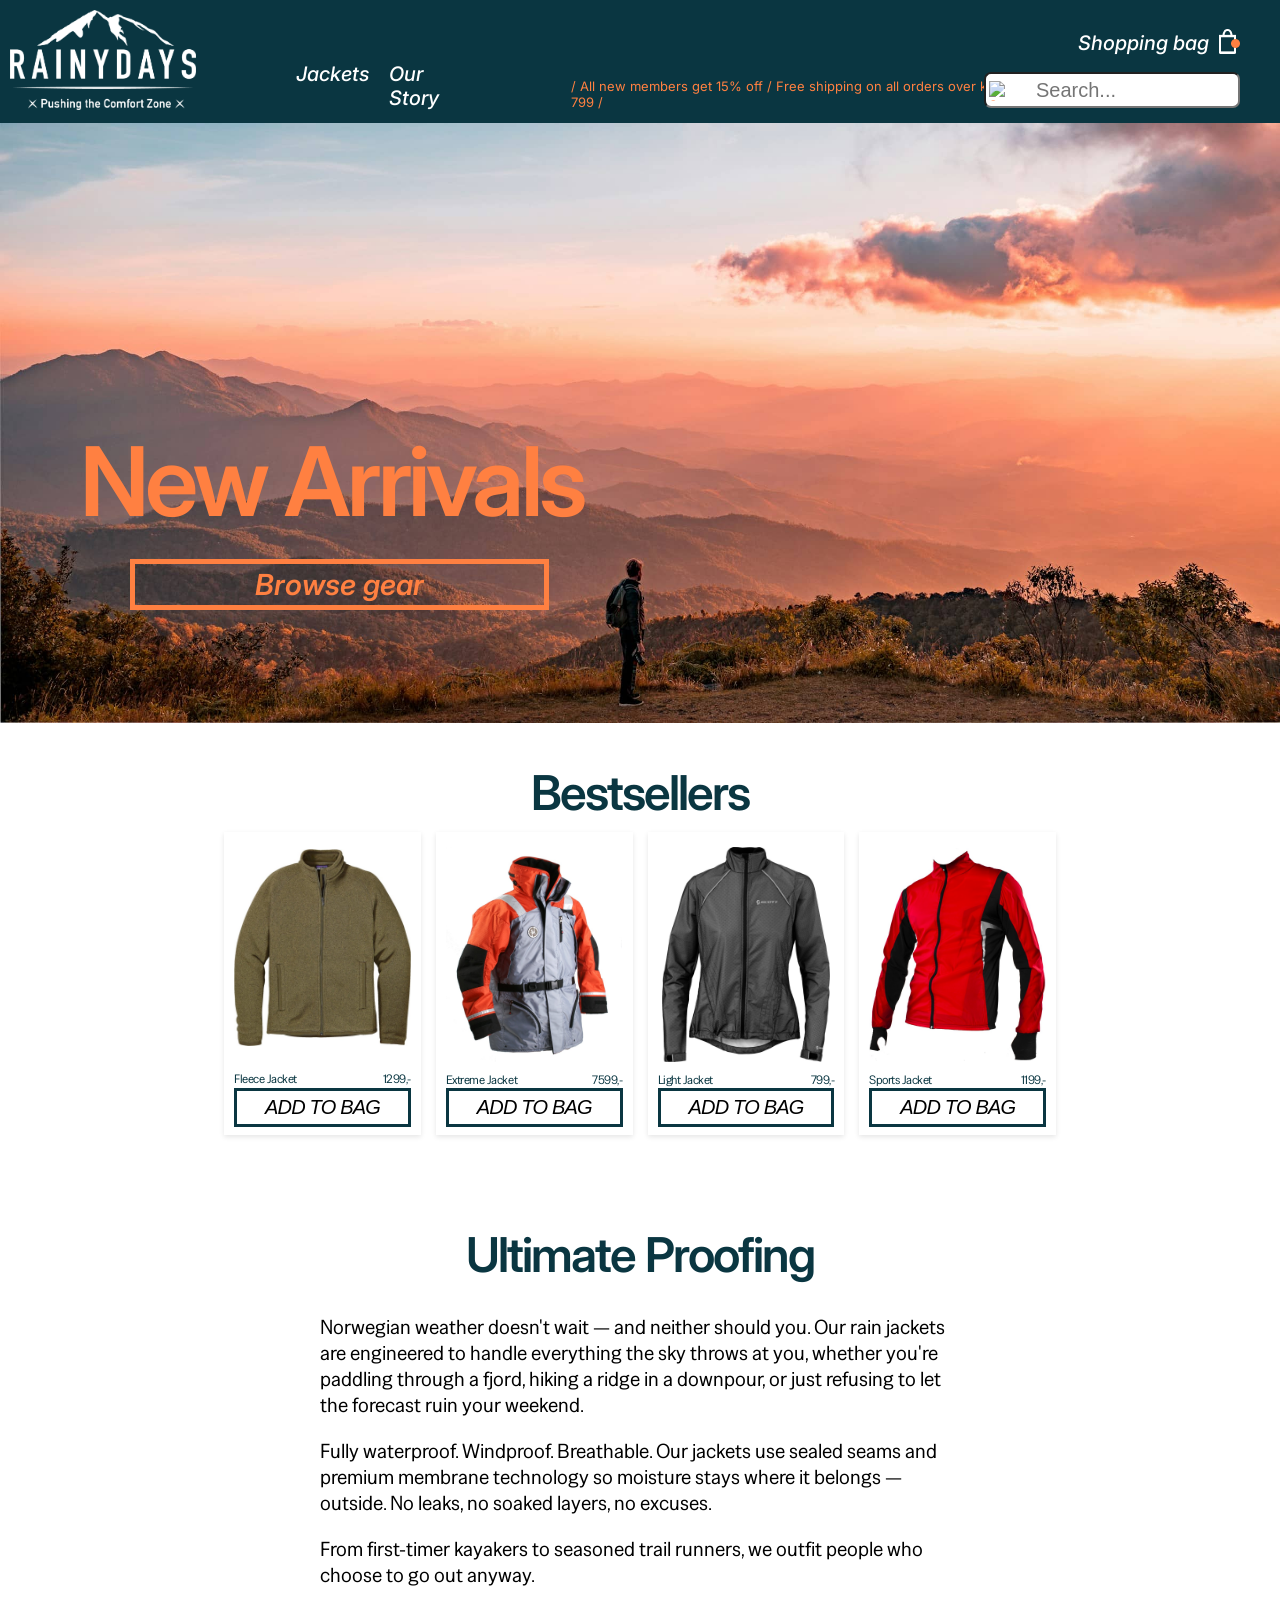
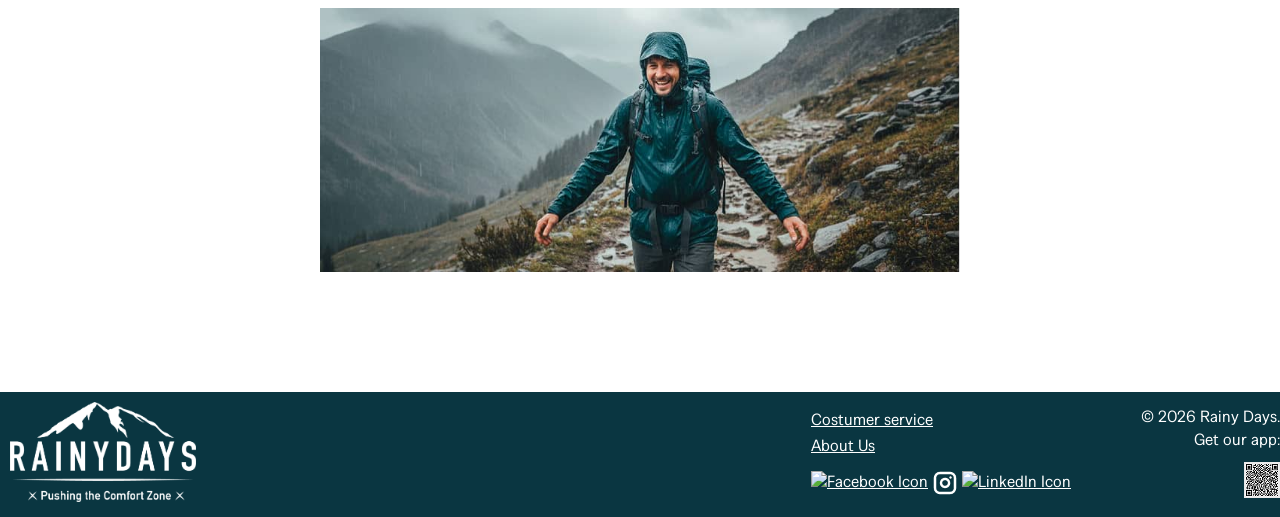
==== index.html @ a07bd216 "Added all hmtl, starting with css cart page" ====
<!DOCTYPE html>
<html lang="en">
<head>
  <meta charset="UTF-8">
  <meta name="viewport" content="width=device-width, initial-scale=1.0">
  <meta name="description" content="Your go-to source for all outdoor activities">
  <link rel="preconnect" href="https://fonts.googleapis.com">
  <link rel="preconnect" href="https://fonts.gstatic.com" crossorigin>
  <link href="https://fonts.googleapis.com/css2?family=Inter:ital,opsz,wght@0,14..32,100..900;1,14..32,100..900&family=Special+Gothic:wdth,wght@75..125,400..700&display=swap" rel="stylesheet">
  <link rel="stylesheet" href="style.css">
  <title>Rainy Days - Home</title>
</head>
<body>
  <nav>
    <div class="nav-left">
      <a href="index.html" class="logo">
        <img src="images/RainyDays_Logo.png" alt="Rainy Days Logo">
      </a>
    </div>
    <div class="nav-middleleft">
      <ul>
        <li><a href="./products.html" class="nav-link">Jackets</a></li>
        <li><a href="index.html" class="nav-link">Our Story</a></li>
      </ul>
    </div>
    <div class="nav-middleright">
      <p>/ All new members get 15% off / Free shipping on all orders over kr 799 /</p>
    </div>
    <div class="nav-right">
      <div class="shop">
      <a href="cart.html"  class="nav-link"> Shopping bag  </a>
      <a href="cart.html" >
        <img src="images/shopping.png" alt="Shopping Bag Icon">
      </a>
      </div>
      <search>
        <img src="images/search.png" alt="Search Icon">
        <input type="text" placeholder="Search...">
      </search>
    </div>
  </nav>
  <header>
    <div>
      <h1>New Arrivals</h1>
      <a href="products.html" class="cta-hero" >Browse gear</a>
    </div>
  </header>
  <main>
    <h2>Bestsellers</h2>
    <div class="carousel-container">
      <div class="product-card">
        <a href="fleece-jacket.html">
          <img src="images/RainyDays_Jacket7.jpg"  alt="Fleece Jacket">
            <div class="name-price">
              <p>Fleece Jacket</p>
              <p>1299,-</p>
            </div>
        </a>
        <button href="" class="cta" >
          ADD TO BAG
        </button>
      </div>
      <div class="product-card">
        <a href="coming-soon.html"></a>
          <img src="images/RainyDays_Jacket1.jpg"  alt="Ekstreme Jacket">
            <div class="name-price">
              <p>Extreme Jacket</p>
              <p>7599,-</p>
            </div>
        </a>
        <button href="" class="cta" >
          ADD TO BAG
        </button>
      </div>
      <div class="product-card">
        <a href="coming-soon.html"></a>
          <img src="images/RainyDays_Jacket2.jpg"  alt="Light Jacket">
            <div class="name-price">
              <p>Light Jacket</p>
              <p>799,-</p>
            </div>
        </a>
        <button href="" class="cta" >
          ADD TO BAG
        </button>
      </div>
      <div class="product-card">
        <a href="coming-soon.html"></a>
          <img src="images/RainyDays_Jacket3.jpg"  alt="Sports Jacket">
            <div class="name-price">
              <p>Sports Jacket</p>
              <p>1199,-</p>
            </div>
        </a>
        <button href="" class="cta" >
          ADD TO BAG
        </button>
      </div>
    </div>
    <h2>Ultimate Proofing</h2>
    <div class="text">
      <p>Norwegian weather doesn't wait — and neither should you. Our rain jackets are engineered to handle everything the sky throws at you, whether you're paddling through a fjord, hiking a ridge in a downpour, or just refusing to let the forecast ruin your weekend.</p>
      <p>Fully waterproof. Windproof. Breathable. Our jackets use sealed seams and premium membrane technology so moisture stays where it belongs — outside. No leaks, no soaked layers, no excuses.</p>
      <p>From first-timer kayakers to seasoned trail runners, we outfit people who choose to go out anyway.</p>
    </div>
    <img class="story-image" src="images/ultimate-proofing.jpg" alt="Walking happy in the rain with good rain jackets">
  </main>
  <footer>
    <div class="footer-right">
      <a href="index.html" class="logo">
      <img src="images/RainyDays_Logo.png" alt="Rainy Days Logo">
     </a>
    </div>
    <div class="footer-middle">
      <a href="coming-soon.html">Costumer service</a>
      <a href="index.html">About Us</a>
        <div class="social-media">
          <a href="https://facebook.com"> 
          <img src="images/facebook.png" alt="Facebook Icon">
          </a>
          <a href="https://instagram.com">
          <img src="images/instagram.png" alt="Instagram Icon">
          </a>
          <a href="https://linkedin.com">
          <img src="images/linkedin.png" alt="LinkedIn Icon">
          </a>
        </div>
    </div>
    <div class="footer-left">
      <p>© 2026 Rainy Days.</p>
      <p> Get our app:</p>
      <a href="https://play.google.com/">
       <img src="images/QR-code.png" alt="QR Code Icon">
     </a>
    </div>
  </footer>
</body>
</html>
---- style.css ----
:root {
  --primary-color: #0A3641;
  --secondary-color: #FF8041;
  --font-family-header: 'Inter', sans-serif;
  --font-family-body: 'Special Gothic', sans-serif;
}

body {
  margin: 0;
  padding: 0;
  font-family: var(--font-family-body);
  font-size: 20px;
} 

main  {
  display: flex;
  flex-direction: column;
  align-items: center;
  margin-left: 320px;
  margin-right: 320px;
}

nav, footer {
  background-color: #0A3641;
}

nav {
  color: var(--secondary-color);
  font-family: var(--font-family-header);
  font-size: 13px; 
  letter-spacing: -5%;
  position: sticky;
  top: 0;
  z-index: 100;
  display: flex;
  justify-content: space-between;
  gap: 50px;
  padding-top: 0px;
  margin-bottom: 0px;
}

.nav-middleleft, .nav-middleright, .nav-right {
  display: flex;
  align-self: flex-end;
}

.nav-middleleft {
  flex-direction: row;
  gap: 20px;
}
.nav-middleright {
 position: relative;
 left: 60px;
}
.nav-right {
  display: flex;
  flex-direction: column;
  align-items: flex-end;
  align-self: flex-end;
}
.shop {
  padding-bottom: 15px;
  padding-right: 40px;
  display: flex;
  flex-direction: row;
  align-items: center;
  gap: 10px;
}
nav ul {
  list-style: none;
  display: flex;
  gap: 20px;

}
.nav-link {
  color: #fff;
  font-family: var(--font-family-header);
  text-decoration: none;
  font-style: italic;
  font-weight: 500;
  font-size: 20px;
  letter-spacing: 0em;  
}

search {
  position: relative;
  padding-right: 40px;
  padding-bottom: 15px;
}
search img {
  position: absolute;
  left: 5px;
  top: 9px;
  width: 20px;
  height: 20px;
}
search input {
  padding-left: 50px;
  font-size: 20px;
  width: 200px;
  height: 30px;
  border-radius: 7px;
}

.logo img{
  max-height: 100px;
  padding: 10px;
}
.icon-figma {
  background: none;
  border: none;
  padding: 0;
  cursor: pointer;
}

breadcrumbs {
  display: flex;
  align-self: flex-start;
  gap: 5px;
  font-size: 13px;
  font-weight: 450;
  margin-bottom: 20px;
  color: var(--secondary-color);
  position: relative;
  right: 310px;
  top: 10px;
}

 breadcrumbs a {
  color: var(--secondary-color);
  text-decoration: none;  
  font-style: italic;
}

.back-link {
 position: relative; 
  left: 400px;
}

.cta {
  background-color: #ffffff;
  border: 3px solid var(--primary-color);
  font-style: italic;
  padding: 5px 28px;
  font-size: 1em;
  letter-spacing: -0.04em;
  white-space: nowrap;

}

.cta:hover {
  background-color: var(--primary-color);
  border: 3px solid var(--primary-color);
  color: #FFF;
  transform: scale(1.05);
}


.product-card {
  box-shadow: 0px 2px 5px rgb(230, 230, 230);
  border: 5px solid transparent;
  width: 198px;
  height: auto;
  overflow: hidden;
  display: flex;
  flex-direction: column;
  justify-content: flex-end;

  padding: 3px 5px;
}

.product-card:hover  {
  box-shadow: 0px 4px 10px gray;
  border: 5px solid white;
  transform: scale(1.05);
}

.product-card img {
  width: 100%;
  height: 215px;
  object-fit: contain;
  margin-bottom: 5px;
}

.product-card a {
  color: black;
  text-decoration: none;
  margin-bottom: 1px;
}

.name-price {
  color: var(--primary-color);
  font-family: var(--font-family-body);
  letter-spacing: -0.04em;
  font-size: 12px;
  display: flex;
  justify-content: space-between;
}

.product-card p {
  margin-bottom: 0;
  margin-top: 5px;
} 

.product-card button {
align-self: stretch;
}

h1 {
  color: var(--secondary-color);
  font-family: var(--font-family-header);
  font-size: 96px; 
  letter-spacing: -0.04em;
  font-weight: 600;
  margin-top: 0;
  margin-bottom: 0;
}

h2 {
  color: var(--primary-color);
  font-family: var(--font-family-header);
  font-size: 48px; 
  font-weight: 600;
  letter-spacing: -0.04em;
  margin-bottom: 10px;
   white-space: nowrap;
}

footer {
  color: #FFF;
  font-family: var(--font-family-body);
  font-size: 16px; 
  letter-spacing: 0%;
  display: flex;
  align-items: center;
  gap: 20px;
  margin-top: 120px;
  width: 100%;
}

footer a {
  color: #FFF;
  text-decoration: underline;
}

.footer-middle {
  display: flex;
  flex-direction: column;
  align-items: flex-start;
  gap: 5px;
  margin-left: auto;
  padding-right: 50px;
}

.social-media {
  padding-top: 10px;
  display: flex;
  flex-direction: row;
  gap: 5px;
}
.footer-left {
  display: flex;
  flex-direction: column;
  align-items: flex-end;
  align-content: flex-end;
  gap: 2px;
}

.footer-left img {
  padding-top: 10px;
}
footer p {
  margin: 0;
}

.back-link {
  color: var(--primary-color);
  text-decoration: none;
  font-style: italic;
  font-weight: 500;
  font-size: 13px;
  text-align: right;
}

/* INDEX */

.cta-hero {
  color: var(--secondary-color);
  font-family: var(--font-family-header);
  font-style: italic;
  font-weight: 600;
  font-size: 29px; 
  padding: 3px 120px;
  text-decoration: none;
  border: 5px solid var(--secondary-color);
  position: relative ;
  left: 50px;
}

.cta-hero:hover {
  background-color: var(--secondary-color);
  color: var(--primary-color);
  transition: background-color 0.3s ease, color 0.3s ease;
}

header {
  background-image: url("images/hero-image.jpg");
  background-size: cover;
  background-position: bottom;
  min-height: 600px;
  margin-top: 0;
  padding-top: 0;
}

header div {
  display: flex;
  flex-direction: column;
  align-items: flex-start;
  gap: 20px;
  padding-left: 80px;
  padding-top: 300px;
} 

.carousel-container {
  width: 130%;
  display: flex;
  flex-direction: row;
  gap: 15px;
  margin-bottom: 50px;
}

.story-image {
  width: 100%;
  height: auto;
  position: center
}
  
/* Products */

.product-grid {
  display: grid;
  grid-template-columns: repeat(4, 1fr);
  gap: 20px;
} 

.products-title {
margin-top: 0px;
padding-top: 0px;
  position: relative;
  top: -20px;
}

/* Product Specific */

.size-options {
  border: none;
  display: flex;
  flex-direction: column;
  gap: 10px;
  margin-top: 90px;
  position: relative;
  left: -20px;
}

.product-container {
 position: relative;  
 top: -50px;
  display: flex;
  flex-direction: row wrap;
  justify-content: space-between;
  gap: 50px;
  margin-top: 50px;
}

.product-container img {
  width: 500px;
  height: auto;
  object-fit: contain;
}

.product-container p {
 font-weight: 300;
}


/* Cart */
.cart-container {
  display: flex;
  flex-direction: row;
  justify-content: space-between;
  gap: 20px;
  padding-top: 50px;
} 
.summary,.total {
  border: 5px solid var(--primary-color) ;
}
.summary {
  display: flex;
  flex-direction: row;
  justify-content: space-between;
  gap: 20px;
  padding: 20px;
}

.summary img {
  width: 200px;
  height: auto;
  object-fit: contain;
}
/* Checkout */

/* Thank You */

.confirmation-main {
background-image: url("images/thank-you.jpg");
background-size: cover;
background-position: top;
}

.confirmation-container {
  display: flex;
  flex-direction: column;
  align-items: center;
  gap: 20px;
  padding-top: 300px;
  background-color: rgba(255, 255, 255, 0.5);
}

/* Huskeliste

checkboksene må endre så man bare kan velge en, radio buttons?
gjøre responsivt

progress dots
<div class="progress">
  <span class="dot"></span>
  <span class="dot active"></span>
  <span class="dot"></span>
</div>

Fikse footer, den er for lang noen steder
Åpne linker i ny fane
*/
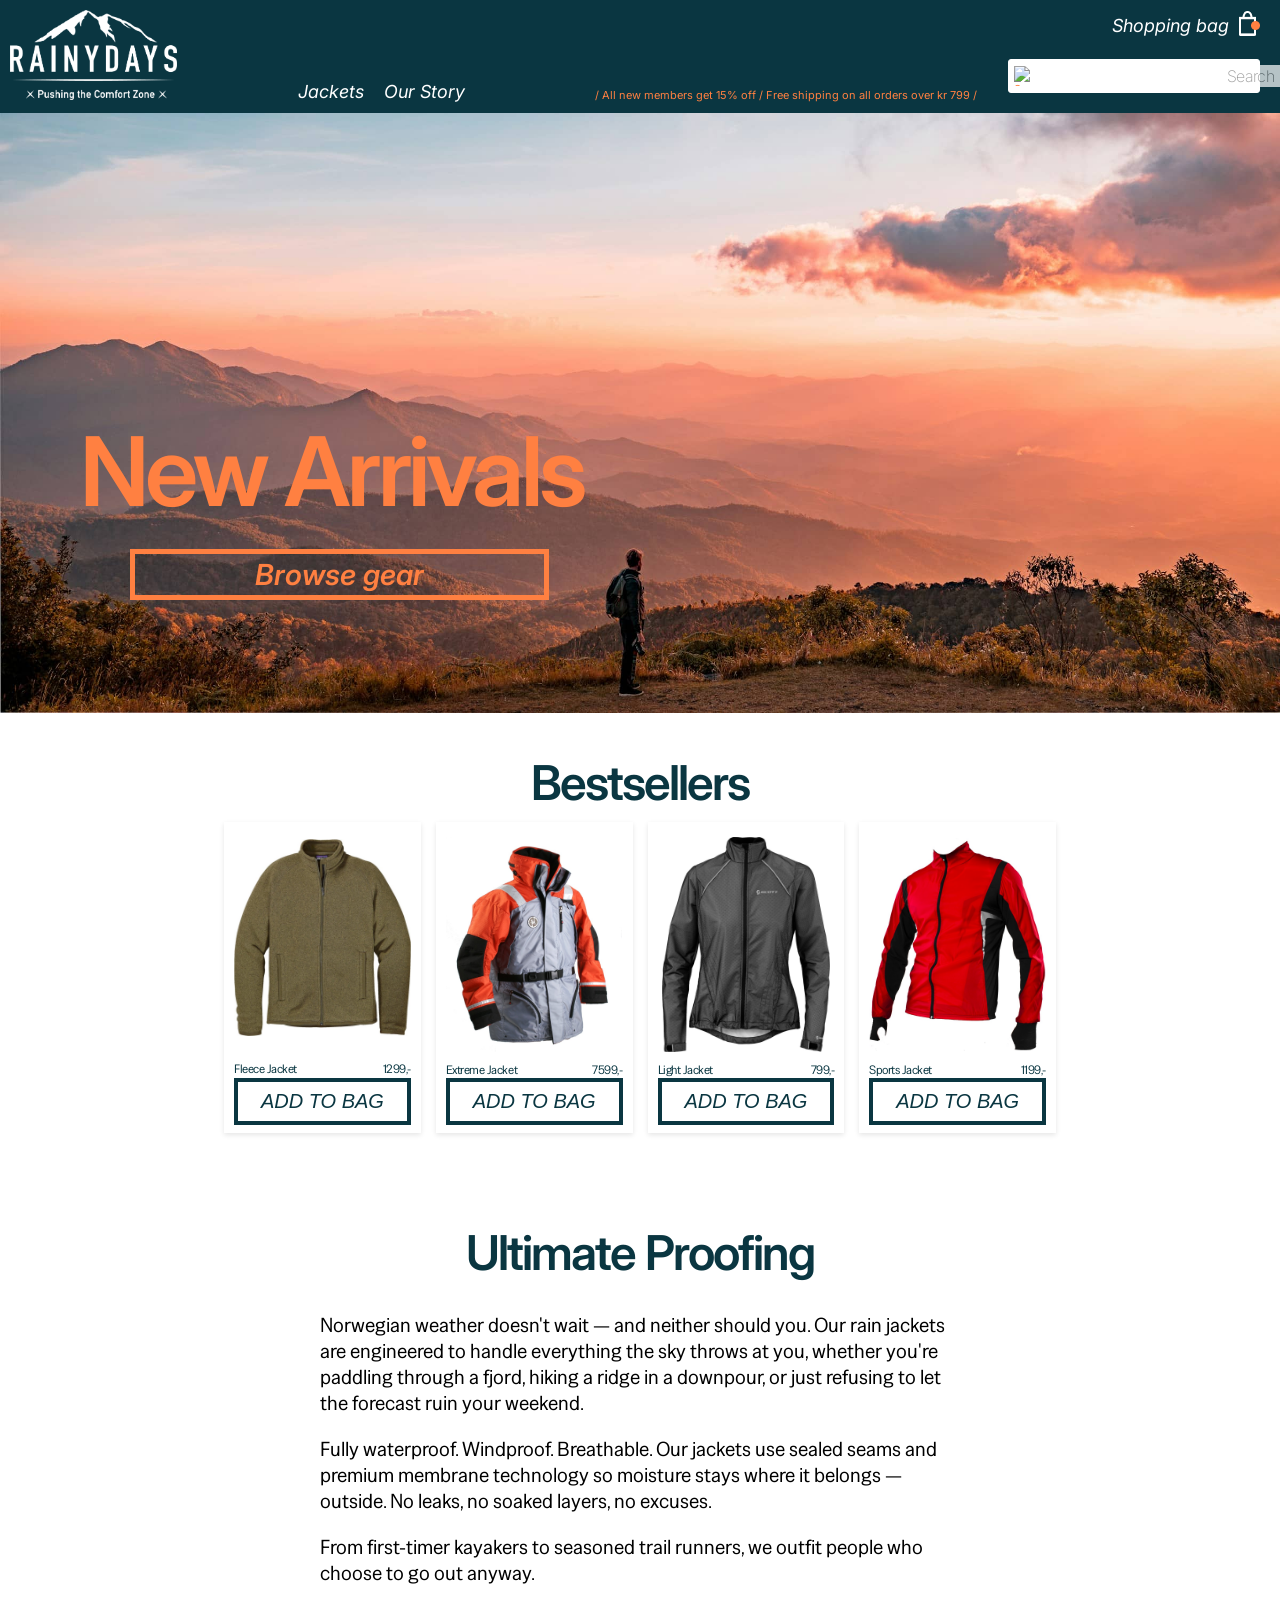
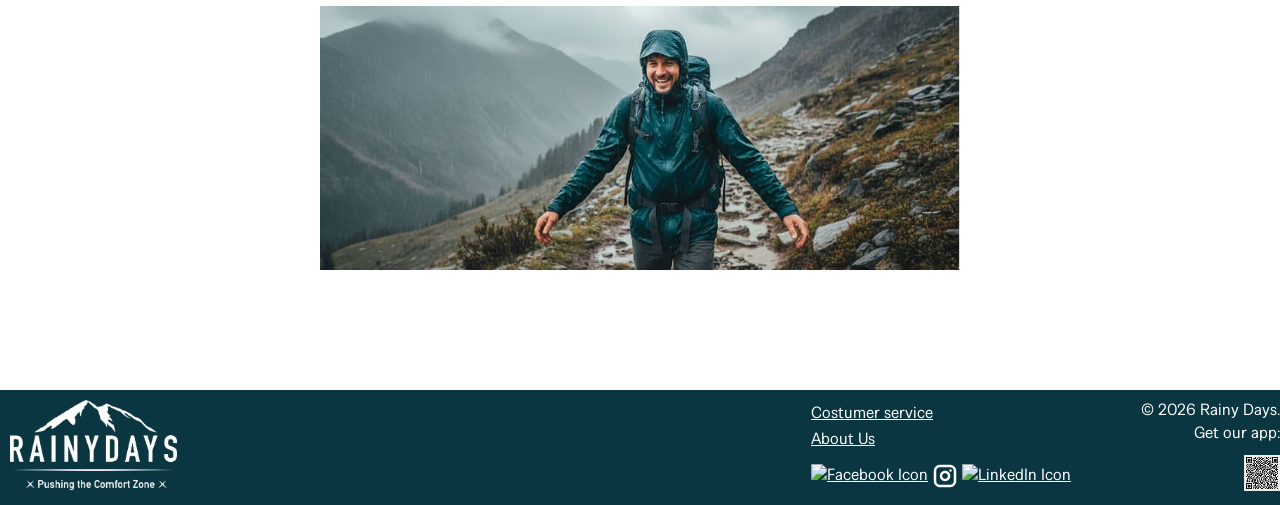
==== commit 6398fdee: "Finished the navbar, and breadcrumbs edited the search to form, and breadcrumbs to div." ====
--- a/index.html
+++ b/index.html
@@ -13,7 +13,7 @@
 <body>
   <nav>
     <div class="nav-left">
-      <a href="index.html" class="logo">
+      <a href="index.html" class="logo" aria-label="Back to homepage">
         <img src="images/RainyDays_Logo.png" alt="Rainy Days Logo">
       </a>
     </div>
@@ -27,16 +27,16 @@
       <p>/ All new members get 15% off / Free shipping on all orders over kr 799 /</p>
     </div>
     <div class="nav-right">
-      <div class="shop">
+      <div class="shopping-cart-link">
       <a href="cart.html"  class="nav-link"> Shopping bag  </a>
-      <a href="cart.html" >
+      <a href="cart.html" aria-label="Go to Shopping Bag">
         <img src="images/shopping.png" alt="Shopping Bag Icon">
       </a>
       </div>
-      <search>
+      <form class="search" role="search">
         <img src="images/search.png" alt="Search Icon">
-        <input type="text" placeholder="Search...">
-      </search>
+        <input type="search" placeholder="Search" aria-label="Search the website">
+      </form>
     </div>
   </nav>
   <header>
--- a/style.css
+++ b/style.css
@@ -28,8 +28,7 @@
 nav {
   color: var(--secondary-color);
   font-family: var(--font-family-header);
-  font-size: 13px; 
-  letter-spacing: -5%;
+  font-size: 11px; 
   position: sticky;
   top: 0;
   z-index: 100;
@@ -59,9 +58,8 @@
   align-items: flex-end;
   align-self: flex-end;
 }
-.shop {
-  padding-bottom: 15px;
-  padding-right: 40px;
+.shopping-cart-link {
+  padding-right: 20px;
   display: flex;
   flex-direction: row;
   align-items: center;
@@ -78,43 +76,44 @@
   font-family: var(--font-family-header);
   text-decoration: none;
   font-style: italic;
-  font-weight: 500;
-  font-size: 20px;
-  letter-spacing: 0em;  
-}
-
-search {
-  position: relative;
-  padding-right: 40px;
-  padding-bottom: 15px;
-}
-search img {
-  position: absolute;
-  left: 5px;
-  top: 9px;
+  font-weight: 400;
+  font-size: 18px; 
+  white-space: nowrap;
+}
+
+.search {
+  margin: 20px;
+  border-radius: 3px;
+  border: 1px solid #fff;
+  width: 250px;
+  height: 32px;
+  background: #FFF;
+  display: flex;
+  align-items: center;
+  justify-content: space-between;
+
+}
+.search img {
   width: 20px;
   height: 20px;
-}
-search input {
-  padding-left: 50px;
-  font-size: 20px;
-  width: 200px;
-  height: 30px;
-  border-radius: 7px;
+  padding: 5px;
+}
+.search input {
+  font-family: var(--font-family-header);
+  font-size: 16px;
+  font-weight: 200;
+  letter-spacing: -0.04em;
+  border: none;
+  text-align: end;
+  opacity: 0.7;
 }
 
 .logo img{
-  max-height: 100px;
+  max-height: 90px;
   padding: 10px;
 }
-.icon-figma {
-  background: none;
-  border: none;
-  padding: 0;
-  cursor: pointer;
-}
-
-breadcrumbs {
+
+.breadcrumbs {
   display: flex;
   align-self: flex-start;
   gap: 5px;
@@ -127,7 +126,7 @@
   top: 10px;
 }
 
- breadcrumbs a {
+ .breadcrumbs a {
   color: var(--secondary-color);
   text-decoration: none;  
   font-style: italic;
@@ -136,17 +135,25 @@
 .back-link {
  position: relative; 
   left: 400px;
+  color: var(--primary-color);
+  text-decoration: none;
+  font-style: italic;
+  font-weight: 500;
+  font-size: 13px;
+  text-align: right;
 }
 
 .cta {
   background-color: #ffffff;
-  border: 3px solid var(--primary-color);
+  color: var(--primary-color);
+  border: 4px solid var(--primary-color);
   font-style: italic;
-  padding: 5px 28px;
+  text-decoration: none;
+  padding: 8px 20px;
   font-size: 1em;
-  letter-spacing: -0.04em;
+  font-weight: 450;
+  letter-spacing: -0.0em;
   white-space: nowrap;
-
 }
 
 .cta:hover {
@@ -166,7 +173,6 @@
   display: flex;
   flex-direction: column;
   justify-content: flex-end;
-
   padding: 3px 5px;
 }
 
@@ -224,7 +230,25 @@
   font-weight: 600;
   letter-spacing: -0.04em;
   margin-bottom: 10px;
-   white-space: nowrap;
+  white-space: nowrap;
+}
+
+h3    {
+  color: var(--primary-color);
+  font-family: var(--font-family-header);
+  font-size: 24px; 
+  letter-spacing: -0.04em;
+  font-weight: 500;
+  margin-top: 0;
+}
+
+h4 {
+  color: var(--primary-color);
+  font-family: var(--font-family-header);
+  font-size: 20px; 
+  letter-spacing: -0.04em;
+  font-weight: 500;
+  margin-top: 0;
 }
 
 footer {
@@ -274,14 +298,6 @@
   margin: 0;
 }
 
-.back-link {
-  color: var(--primary-color);
-  text-decoration: none;
-  font-style: italic;
-  font-weight: 500;
-  font-size: 13px;
-  text-align: right;
-}
 
 /* INDEX */
 
@@ -385,30 +401,137 @@
 
 
 /* Cart */
+
 .cart-container {
-  display: flex;
-  flex-direction: row;
-  justify-content: space-between;
-  gap: 20px;
+  display: grid;
+  grid-template-columns: repeat(2, 1fr);
+  gap: 150px;
   padding-top: 50px;
 } 
 .summary,.total {
-  border: 5px solid var(--primary-color) ;
+  box-sizing: border-box;
+  border: 4px solid var(--primary-color) ;
+  font-size: 16px;
+  width: 500px;
+  height: 210px;
+    padding: 10px;
 }
 .summary {
   display: flex;
   flex-direction: row;
   justify-content: space-between;
   gap: 20px;
-  padding: 20px;
-}
+}
+
+.quantity {
+  font-size: 22px;
+  color: var(--primary-color);
+  display: flex;
+  flex-direction: row;
+  align-self: flex-end;
+  align-items: center;
+  gap: 0px;
+  position: relative;
+  left: -20px;
+  bottom: 50px;
+}
+
+.quantity-btn {
+  background-color: #CCC1BA;
+  color: var(--primary-color);
+  border: none;
+  font-family: var(--font-family-header);
+  font-size: 30px;
+  font-weight: 200;
+  cursor: pointer;
+  width: 37px;
+  height: 30px;
+  display: flex;
+  align-items: center;
+  justify-content: center;
+}
+
+.quantity-btn:first-child {
+  border-radius: 10px 0 0 10px;
+}
+
+.quantity-btn:last-of-type {
+  border-radius: 0 10px 10px 0;
+}
+
+.quantity-count {
+  margin-left: 15px;
+}
+
+.divider  {
+width: 1px;
+height: 20px;
+background-color: var(--primary-color);
+opacity: 0.4;
+}
+
 
 .summary img {
-  width: 200px;
+  width: 160px;
   height: auto;
   object-fit: contain;
 }
+
+.summary-content {
+  display: flex;
+  flex-direction: column;
+  gap: 0px;
+}
+
+.summary-content h3 {
+  position: relative;
+  top: 25px;
+}
+
+.summary-content p {
+  position: relative;
+  top: 25px;
+}
+
+.total {
+  display: grid;
+  grid-template-columns: repeat(2, 1fr);    
+  justify-content: space-between;
+  gap: 5px;
+  font-family: var(--font-family-header);
+  font-weight: 300;
+  color: var(--primary-color);
+  letter-spacing: -0.04em;
+  padding: 45px;
+}
+
+.total .price {
+  text-align: right;
+}
+
+.divider-total {
+  width: 400px;
+  height: 1px;
+  background-color: var(--primary-color);
+  grid-column: 1 / -1;
+  justify-self: center;
+  margin-top: 10px;
+  margin-bottom: 10px;
+} 
+
+.total p {
+  margin: 0;
+}
+.cart-container .cta {
+  width: fit-content;
+  position: relative;
+  left: 120px;
+  bottom: 50px;
+}
+
 /* Checkout */
+
+
 
 /* Thank You */
 
@@ -441,5 +564,6 @@
 
 Fikse footer, den er for lang noen steder
 Åpne linker i ny fane
+Legge til tilbake knapp på coming soon, eller må man velge den spsifikk side
 */
  
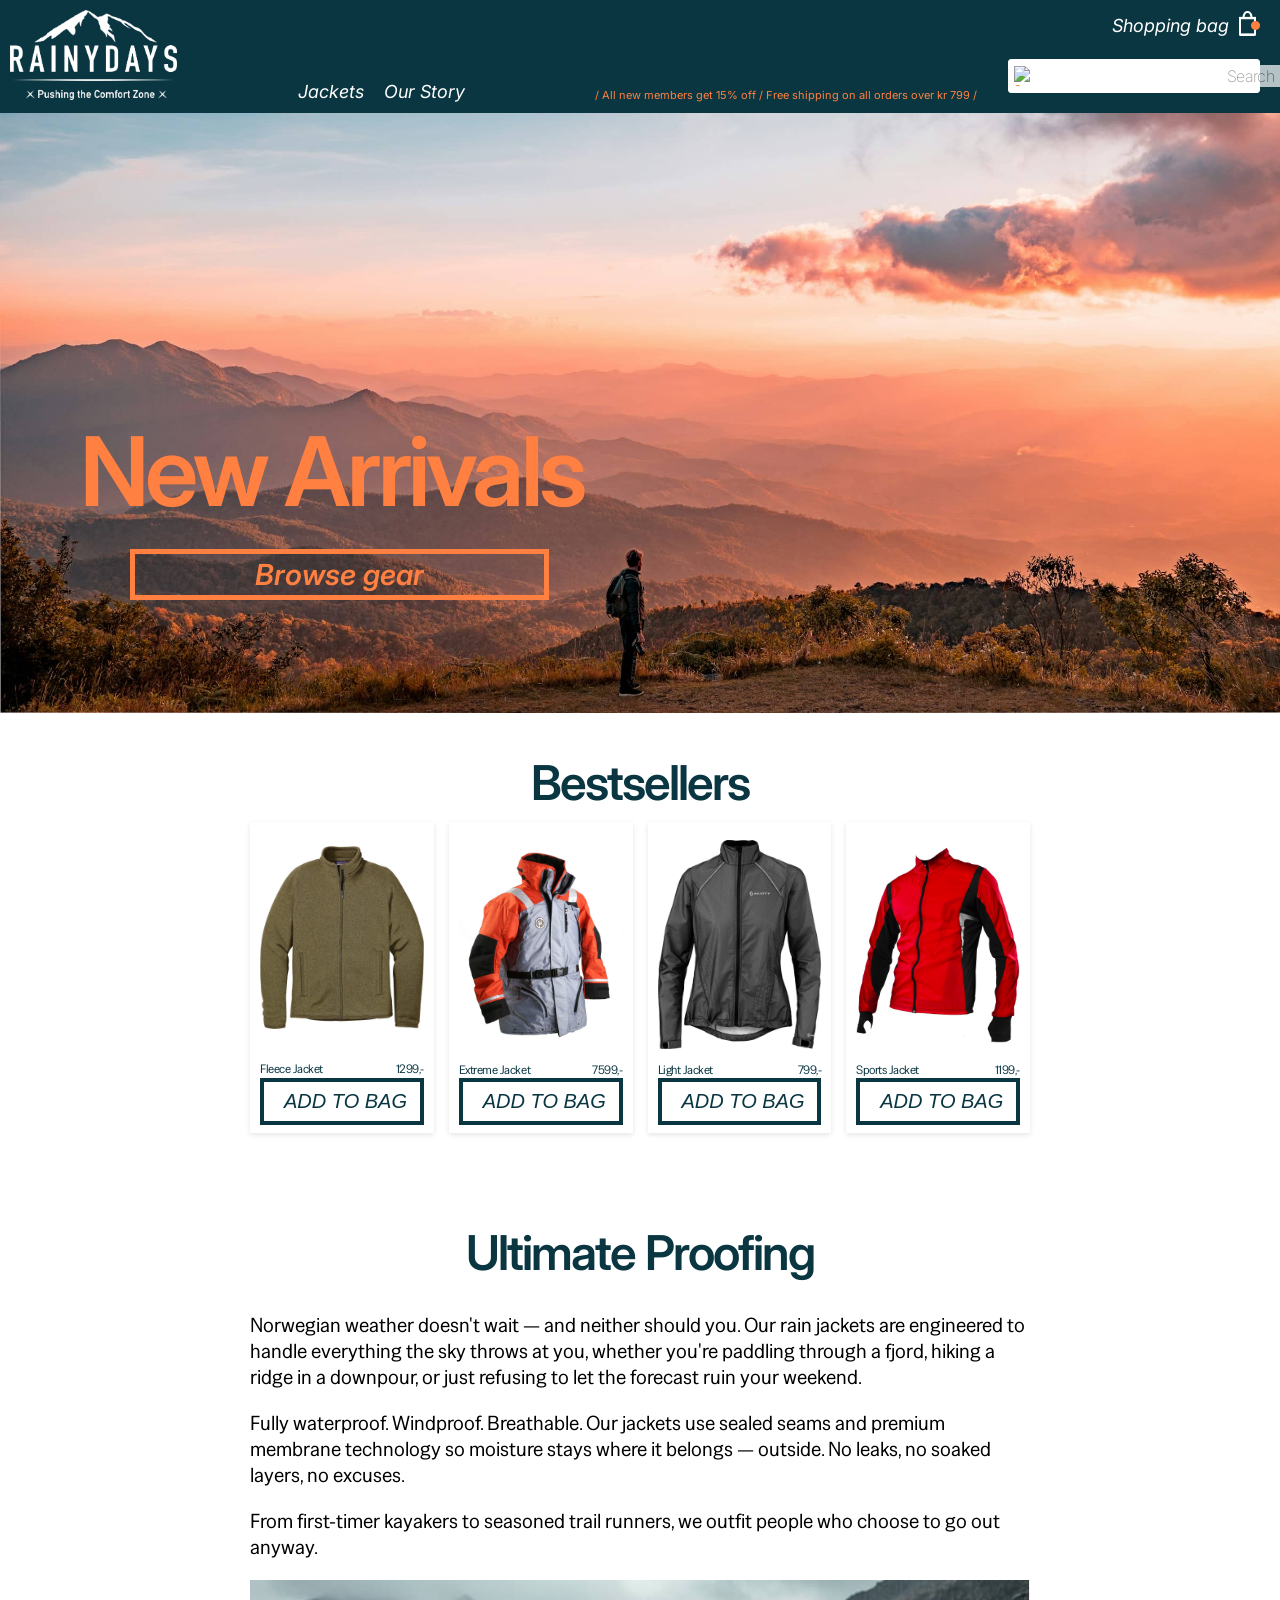
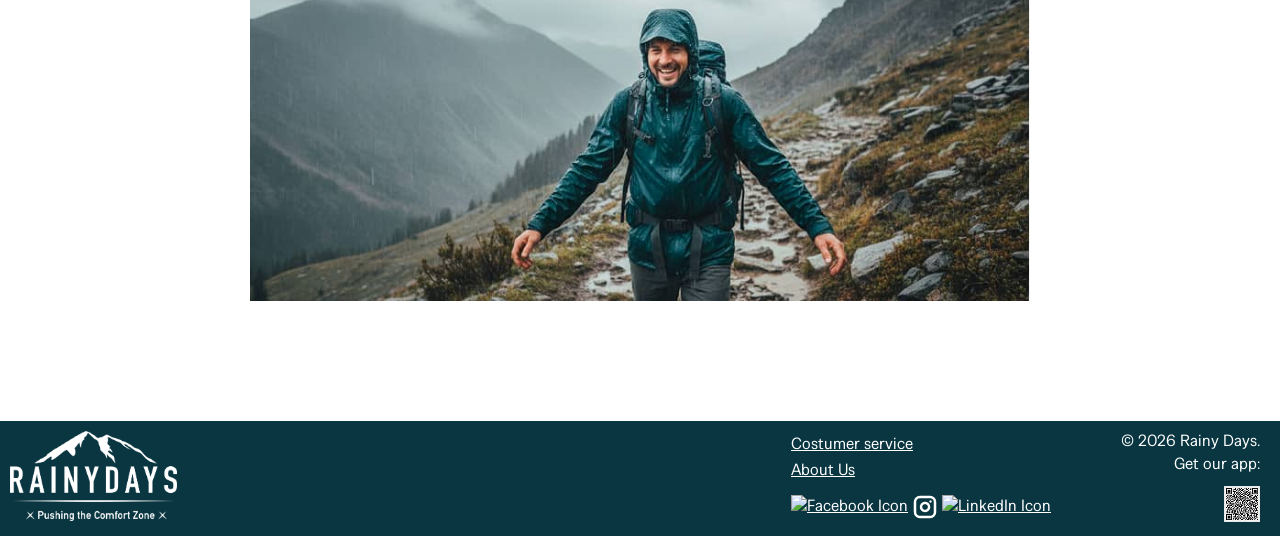
==== commit 29a1db84: "made contrast on breadcrumbs. confirmation page" ====
--- a/index.html
+++ b/index.html
@@ -56,9 +56,7 @@
               <p>1299,-</p>
             </div>
         </a>
-        <button href="" class="cta" >
-          ADD TO BAG
-        </button>
+        <button type="button" href="" class="cta" >ADD TO BAG</button>
       </div>
       <div class="product-card">
         <a href="coming-soon.html"></a>
@@ -68,9 +66,7 @@
               <p>7599,-</p>
             </div>
         </a>
-        <button href="" class="cta" >
-          ADD TO BAG
-        </button>
+        <button type="button" href="" class="cta" >ADD TO BAG</button>
       </div>
       <div class="product-card">
         <a href="coming-soon.html"></a>
@@ -80,9 +76,7 @@
               <p>799,-</p>
             </div>
         </a>
-        <button href="" class="cta" >
-          ADD TO BAG
-        </button>
+        <button type="button" href="" class="cta" >ADD TO BAG</button>
       </div>
       <div class="product-card">
         <a href="coming-soon.html"></a>
@@ -92,9 +86,7 @@
               <p>1199,-</p>
             </div>
         </a>
-        <button href="" class="cta" >
-          ADD TO BAG
-        </button>
+        <button type="button" href="" class="cta" >ADD TO BAG</button>
       </div>
     </div>
     <h2>Ultimate Proofing</h2>
@@ -113,15 +105,15 @@
     </div>
     <div class="footer-middle">
       <a href="coming-soon.html">Costumer service</a>
-      <a href="index.html">About Us</a>
+      <a href="coming-soon.html">About Us</a>
         <div class="social-media">
-          <a href="https://facebook.com"> 
+          <a href="https://facebook.com" target="_blank" rel="noopener"> 
           <img src="images/facebook.png" alt="Facebook Icon">
           </a>
-          <a href="https://instagram.com">
+          <a href="https://instagram.com" target="_blank" rel="noopener">
           <img src="images/instagram.png" alt="Instagram Icon">
           </a>
-          <a href="https://linkedin.com">
+          <a href="https://linkedin.com" target="_blank" rel="noopener">
           <img src="images/linkedin.png" alt="LinkedIn Icon">
           </a>
         </div>
@@ -129,7 +121,7 @@
     <div class="footer-left">
       <p>© 2026 Rainy Days.</p>
       <p> Get our app:</p>
-      <a href="https://play.google.com/">
+      <a href="https://play.google.com/" target="_blank" rel="noopener">
        <img src="images/QR-code.png" alt="QR Code Icon">
      </a>
     </div>
--- a/style.css
+++ b/style.css
@@ -17,12 +17,12 @@
   display: flex;
   flex-direction: column;
   align-items: center;
-  margin-left: 320px;
-  margin-right: 320px;
+  margin-left: 250px;
+  margin-right: 250px;
 }
 
 nav, footer {
-  background-color: #0A3641;
+  background-color: var(--primary-color);
 }
 
 nav {
@@ -121,9 +121,8 @@
   font-weight: 450;
   margin-bottom: 20px;
   color: var(--secondary-color);
-  position: relative;
-  right: 310px;
-  top: 10px;
+  background-color: var(--primary-color);
+  padding-left: 5px;
 }
 
  .breadcrumbs a {
@@ -156,6 +155,7 @@
   white-space: nowrap;
 }
 
+
 .cta:hover {
   background-color: var(--primary-color);
   border: 3px solid var(--primary-color);
@@ -210,7 +210,8 @@
 } 
 
 .product-card button {
-align-self: stretch;
+align-self: center;
+width: 100%;
 }
 
 h1 {
@@ -289,6 +290,7 @@
   align-items: flex-end;
   align-content: flex-end;
   gap: 2px;
+  padding-right: 20px;
 }
 
 .footer-left img {
@@ -339,11 +341,12 @@
 } 
 
 .carousel-container {
-  width: 130%;
+  width: 100%;
   display: flex;
   flex-direction: row;
   gap: 15px;
   margin-bottom: 50px;
+  justify-content: center;
 }
 
 .story-image {
@@ -367,7 +370,7 @@
   top: -20px;
 }
 
-/* Product Specific */
+/* fleece-jacket */
 
 .size-options {
   border: none;
@@ -377,7 +380,9 @@
   margin-top: 90px;
   position: relative;
   left: -20px;
-}
+  font-size: 18px;
+}
+
 
 .product-container {
  position: relative;  
@@ -399,10 +404,31 @@
  font-weight: 300;
 }
 
-
 /* Cart */
 
-.cart-container {
+.progress {
+  display: flex;
+  align-items: center;
+  gap: 5px;
+  padding: 5px 10px;
+  border-radius: 20px;
+  background-color: rgb(232, 232, 232);
+  margin-top: 20px;
+  margin-bottom: -20px;
+}
+
+.dot {
+  width: 7px;
+  height: 7px;
+  border-radius: 50%;
+  background-color: rgb(185, 185, 185);
+}
+
+.dot.active {
+  background-color: var(--secondary-color);
+}
+
+.cart-container, .checkout-content {
   display: grid;
   grid-template-columns: repeat(2, 1fr);
   gap: 150px;
@@ -522,7 +548,7 @@
 .total p {
   margin: 0;
 }
-.cart-container .cta {
+.cart-container .cta, .checkout-content .cta {
   width: fit-content;
   position: relative;
   left: 120px;
@@ -531,39 +557,103 @@
 
 /* Checkout */
 
-
-
+.payment-form  {
+  width: 500px;
+  align-items: start;
+  margin-top: -25px;
+}
+
+.payment-form input {
+  background-color: #D9D9D9;
+  border: 1px solid black;
+  opacity: 0.5;
+  padding: 10px;
+  width: 100%;
+  box-sizing: border-box;
+  margin-bottom: 20px;
+  box-shadow: inset 0 2px 4px rgba(0, 0, 0, 0.4) ;
+}
+
+.checkout-content p {
+  font-family: var(--font-family-header);
+  font-weight: 300;
+  color: var(--primary-color);
+  letter-spacing: -0.04em;
+  font-size: 16px;
+  margin: 0;
+  padding-left: 10px;
+  padding-bottom: 10px;
+}
+
+.card-row {
+  display: flex;
+  gap: 10px 
+}
+
+.card-row #expiry-date {
+  flex: 2;
+}
+.card-row #cvc {
+  flex: 1;
+}
 /* Thank You */
 
 .confirmation-main {
 background-image: url("images/thank-you.jpg");
 background-size: cover;
-background-position: top;
+background-position: center 60%;
+height: 700px;
+position: relative;
+bottom: 20px;
+margin-bottom: -50px;
 }
 
 .confirmation-container {
   display: flex;
   flex-direction: column;
   align-items: center;
-  gap: 20px;
-  padding-top: 300px;
+  gap: 0px;
+  margin-top: 220px;
+  margin-bottom: 150px;
+  padding-bottom: 30px;
+  width: 80%;
   background-color: rgba(255, 255, 255, 0.5);
 }
 
+.confirmation-container h2 {
+  font-size: 50px;
+  font-weight: 500;
+  margin: 10px;
+}
+
+.confirmation-container p {
+  font-family: var(--font-family-header);
+  color: var(--primary-color);
+  font-size: 16px;
+  font-weight: 300;
+  text-align: center;
+  margin: 10px;
+}
+
+.confirmation-container a {
+  color: var(--primary-color);
+}
+
+.social-media-confirmation {
+  display: flex;
+  align-items: center;
+  gap: 30px;
+  padding-left: 20px;
+}
+.social-media-confirmation a {
+  text-decoration: none;
+}
+
 /* Huskeliste
 
-checkboksene må endre så man bare kan velge en, radio buttons?
+thank you side
 gjøre responsivt
-
-progress dots
-<div class="progress">
-  <span class="dot"></span>
-  <span class="dot active"></span>
-  <span class="dot"></span>
-</div>
-
 Fikse footer, den er for lang noen steder
-Åpne linker i ny fane
-Legge til tilbake knapp på coming soon, eller må man velge den spsifikk side
+er ikke nok kontrast på breadcrumbs
 */
  
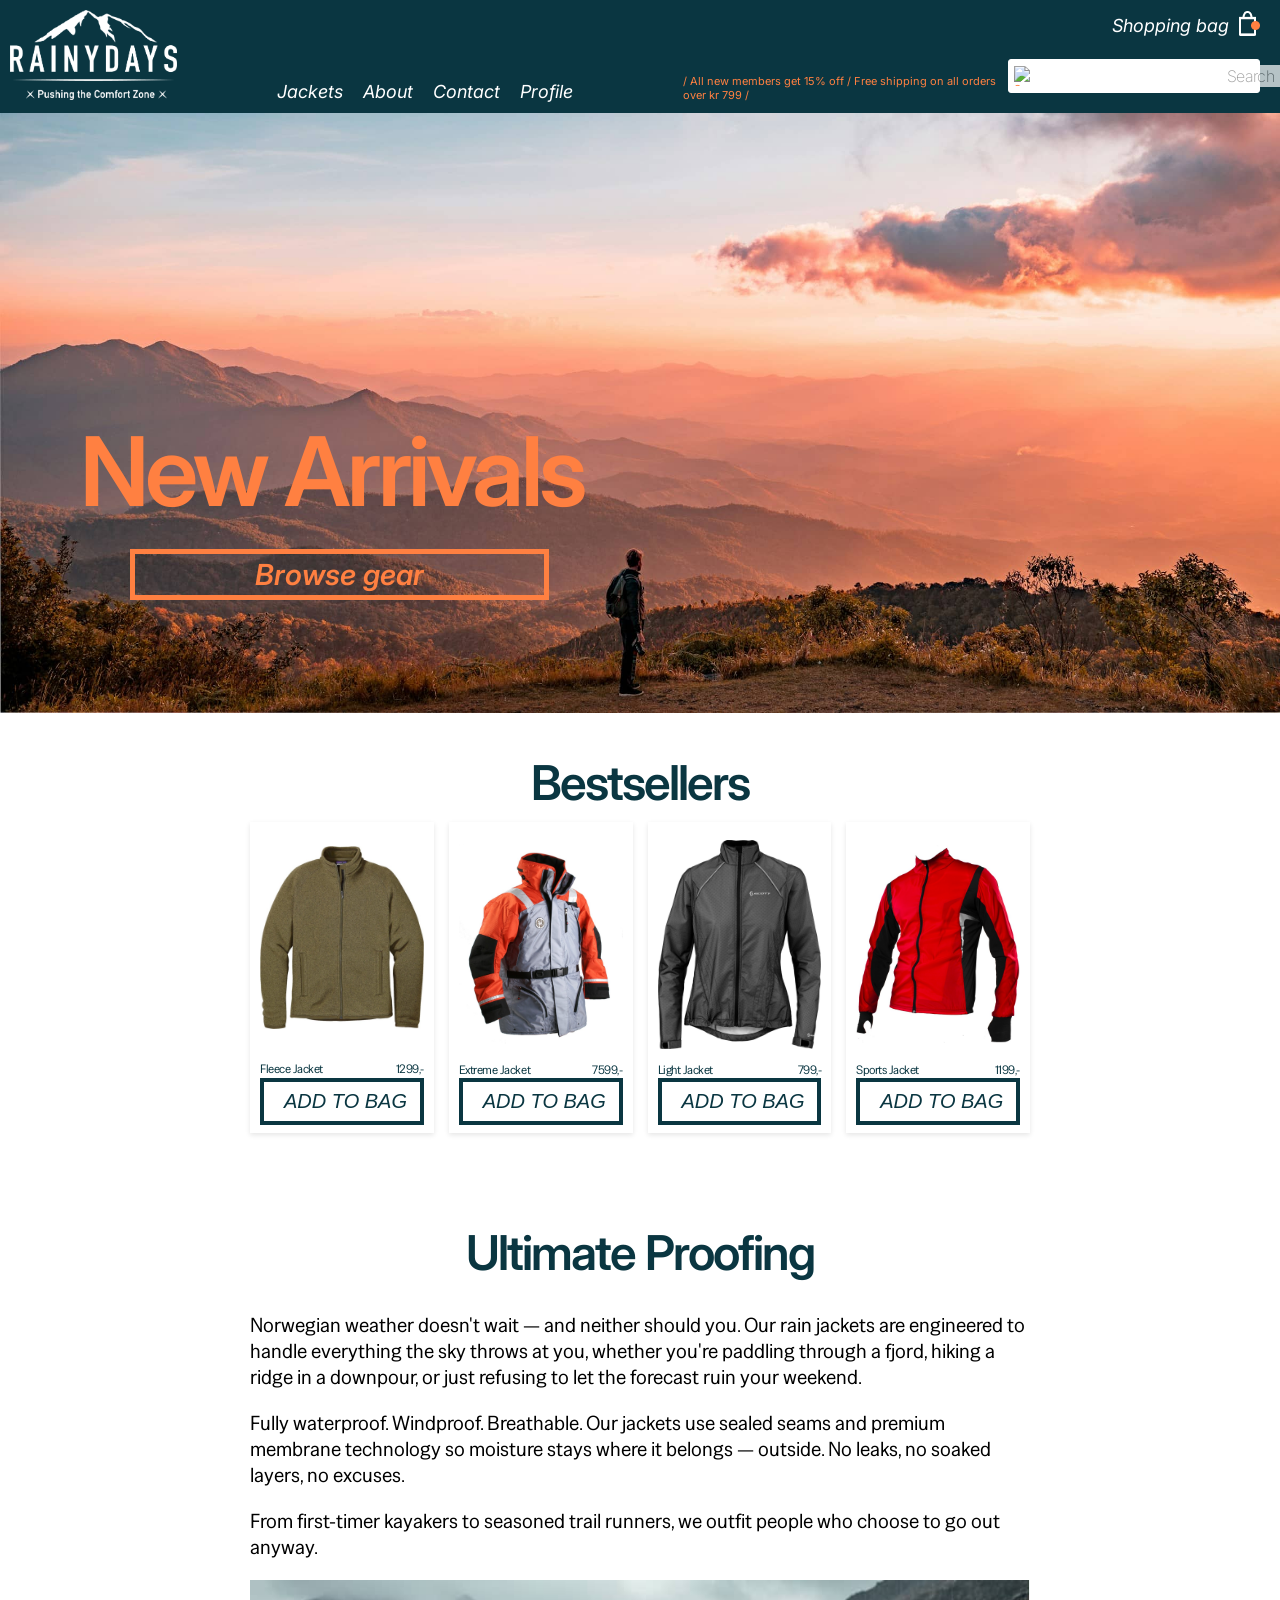
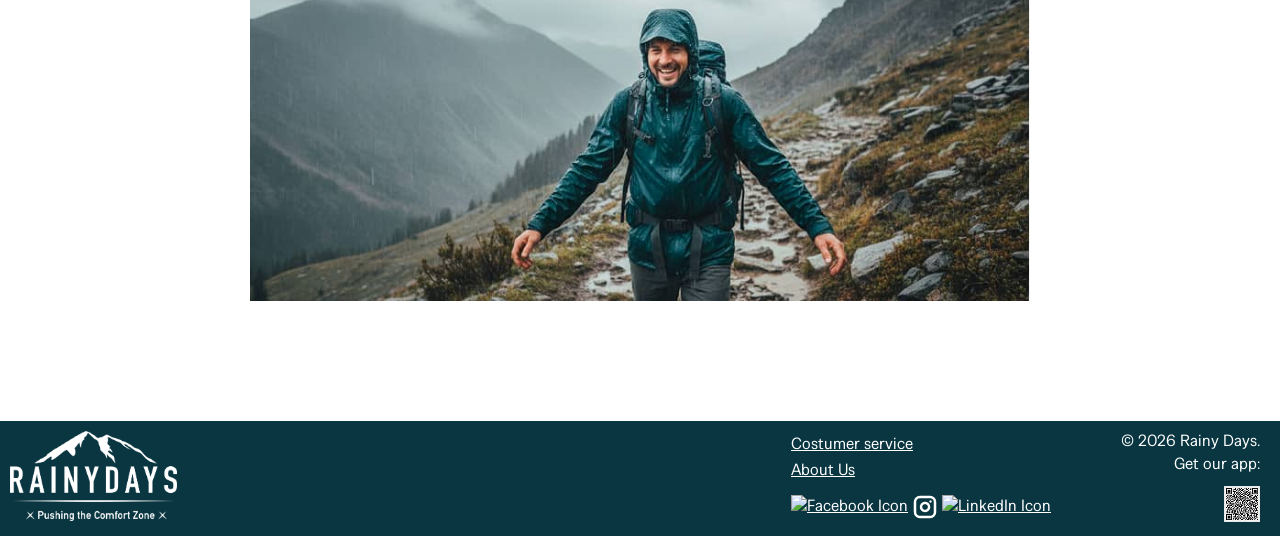
==== commit 909c7385: "made responsive, hamburger adde more menu items in the nav to match the hamburger menu items made so" ====
--- a/index.html
+++ b/index.html
@@ -17,10 +17,18 @@
         <img src="images/RainyDays_Logo.png" alt="Rainy Days Logo">
       </a>
     </div>
+    <input type="checkbox" id="nav-toggle" class="nav-toggle">
+    <label for="nav-toggle" class="hamburger">
+      <span></span>
+      <span></span>
+      <span></span>
+    </label>
     <div class="nav-middleleft">
       <ul>
         <li><a href="./products.html" class="nav-link">Jackets</a></li>
-        <li><a href="index.html" class="nav-link">Our Story</a></li>
+        <li><a href="coming-soon.html" class="nav-link">About</a></li>
+        <li><a href="./coming-soon.html" class="nav-link">Contact</a></li>
+        <li><a href="./coming-soon.html" class="nav-link">Profile</a></li>
       </ul>
     </div>
     <div class="nav-middleright">
--- a/style.css
+++ b/style.css
@@ -37,6 +37,25 @@
   gap: 50px;
   padding-top: 0px;
   margin-bottom: 0px;
+}
+
+.nav-toggle {
+  display: none;
+}
+.hamburger {
+  display: none;
+  flex-direction: column;
+  gap: 5px;
+  padding: 15px;
+  align-self: center;
+  margin-left: auto;
+  cursor: pointer;
+}
+.hamburger span {
+  display: block;
+  width: 25px;
+  height: 2px;
+  background-color: #FFF;
 }
 
 .nav-middleleft, .nav-middleright, .nav-right {
@@ -361,6 +380,7 @@
   display: grid;
   grid-template-columns: repeat(4, 1fr);
   gap: 20px;
+  width: 100%;
 } 
 
 .products-title {
@@ -649,11 +669,274 @@
   text-decoration: none;
 }
 
+@media (max-width: 1024px) {
+
+  main {
+    margin-left: 60px;
+    margin-right: 60px;
+  }
+
+  .nav-middleright {
+    display: none;
+  }
+
+  .product-grid {
+    grid-template-columns: repeat(2, 1fr);
+  }
+
+  .cart-container, .checkout-content {
+    grid-template-columns: 1fr;
+    gap: 30px;
+  }
+
+  .summary, .total {
+    width: 100%;
+    height: auto;
+  }
+
+  .total {
+    padding: 20px;
+  }
+
+  .divider-total {
+    width: 100%;
+  }
+
+  .cart-container .cta, .checkout-content .cta {
+    left: 0;
+    bottom: 0;
+  }
+
+  .product-container {
+    flex-direction: column;
+    align-items: center;
+    top: 0;
+  }
+
+  .product-container img {
+    width: 100%;
+    max-width: 400px;
+  }
+
+  .payment-form {
+    width: 100%;
+  }
+
+  .back-link {
+    left: 0;
+  }
+
+}
+
+@media (max-width:786px) {
+main {
+  margin-left: 20px;
+  margin-right: 20px;
+}
+
+.nav-middleright, .search, .back-link, .shopping-cart-link a.nav-link  {
+  display: none;
+}
+
+.nav-middleleft {
+  display: none;
+  position: absolute;
+  top: 80px;
+  left: 0;
+  width: 100%;
+  background-color: var(--primary-color);
+  padding: 20px;
+  box-sizing: border-box;
+  z-index: 99;
+}
+
+.nav-middleleft ul {
+  flex-direction: column;
+  gap: 15px;
+}
+
+.nav-toggle:checked ~ .nav-middleleft {
+  display: flex;
+}
+
+.shopping-cart-link {
+  order: 1;
+  scale: 1.5;
+}
+.hamburger {
+  display: flex;
+  margin-left: 0;
+  margin-right: 10px;
+  scale: 1.5;
+  order: 2;
+}
+
+nav {
+  gap: 10px;
+}
+
+.nav-right {
+  display: flex;
+  flex-direction: row;
+  align-items: center;
+  align-self: center;
+  margin-left: auto;
+}
+
+h1 {
+  font-size: 48px;
+}
+h2  {
+  font-size: 32px;
+  white-space: normal;
+}
+
+.breadcrumbs {
+  display: none;
+}
+
+header {
+  min-height: 400px;
+}
+
+header div {
+  padding-left: 20px;
+  padding-top: 250px;
+  gap: 15px;
+  align-items: center;
+}
+
+.cta-hero {
+  font-size: 18px;
+  padding: 8px 30px;
+  left: 0;
+}
+
+.product-grid {
+  grid-template-columns: repeat(2, 1fr);
+  width: 100%;
+}
+
+.product-card {
+  width: 100%;
+  max-width: 200px;
+}
+
+.carousel-container {
+  flex-wrap: wrap;
+  justify-content: center;
+}
+.carousel-container .product-card {
+  width: 40%;
+}
+
+.product-container {
+  flex-direction: column;
+  align-items: center;
+  top: 0;
+  margin-top: 20px;
+  gap: 5px;
+}
+
+.product-details .cta {
+  width: 100%;
+  text-align: center;
+  display: block;
+}
+
+.size-options {
+  margin-top: 20px;
+}
+
+.cart-container, .checkout-content {
+  grid-template-columns: 1fr;
+  gap: 20px;
+  padding-top: 30px;
+}
+
+.summary, .total {
+  width: 100%;
+  height: auto;
+}
+
+.total {
+  padding: 20px;
+}
+
+.summary {
+  flex-direction: column;
+ 
+}
+
+.summary img {
+  width: 100%;
+  max-width: 200px;
+  display: block;
+  margin: 0 auto;
+}
+
+.quantity {
+  position: static;
+}
+
+.summary-content h3, .summary-content p {
+  position: static;
+}
+
+.carousel-container .cta, .checkout-content .cta {
+  position: static;
+  width: 100%;
+  text-align: center;
+  box-sizing: border-box;
+}
+
+.progress {
+  margin-top: 0;
+}
+
+.payment-form {
+  width: 100%;
+}
+
+footer {
+  flex-direction: row;
+  flex-wrap: wrap;
+  justify-content: space-between;
+  align-items: center;
+  padding: 15px 20px;
+  gap: 10px;
+  margin-top: 40px;
+}
+
+.footer-right {
+  order: 2;
+}
+.footer-middle {
+  order: 1;
+  margin-left: 0;
+  margin-right: 0;
+}
+
+.footer-left {
+  order: 3;
+  align-items: flex-end; 
+  padding-right: 0;
+}
+}
+
+
 /* Huskeliste
-
-thank you side
-gjøre responsivt
-Fikse footer, den er for lang noen steder
-er ikke nok kontrast på breadcrumbs
+må endre skriftstørrelser og evt til em istedefor px
+har gjort responsivt til tablet, ikke mobil. fortsatt en del ting som ikke ser bra ut i tablet
+mobil:
+må flytte hamburgermenu og icon 
+få headerbildet til å forskyves litt
+kan teskten på herobildet endre seg på mobilverson?
+produkt grid, cardsene er for store
+cta på fleece er ikke cetrert. cta på payment siden er for lang
+.summary img blir ikke centrert
+mye gap i summary
+Footeren er feil, alt skal fortstt være på linje, men logo sakl flyttes i midten
+
 */
  
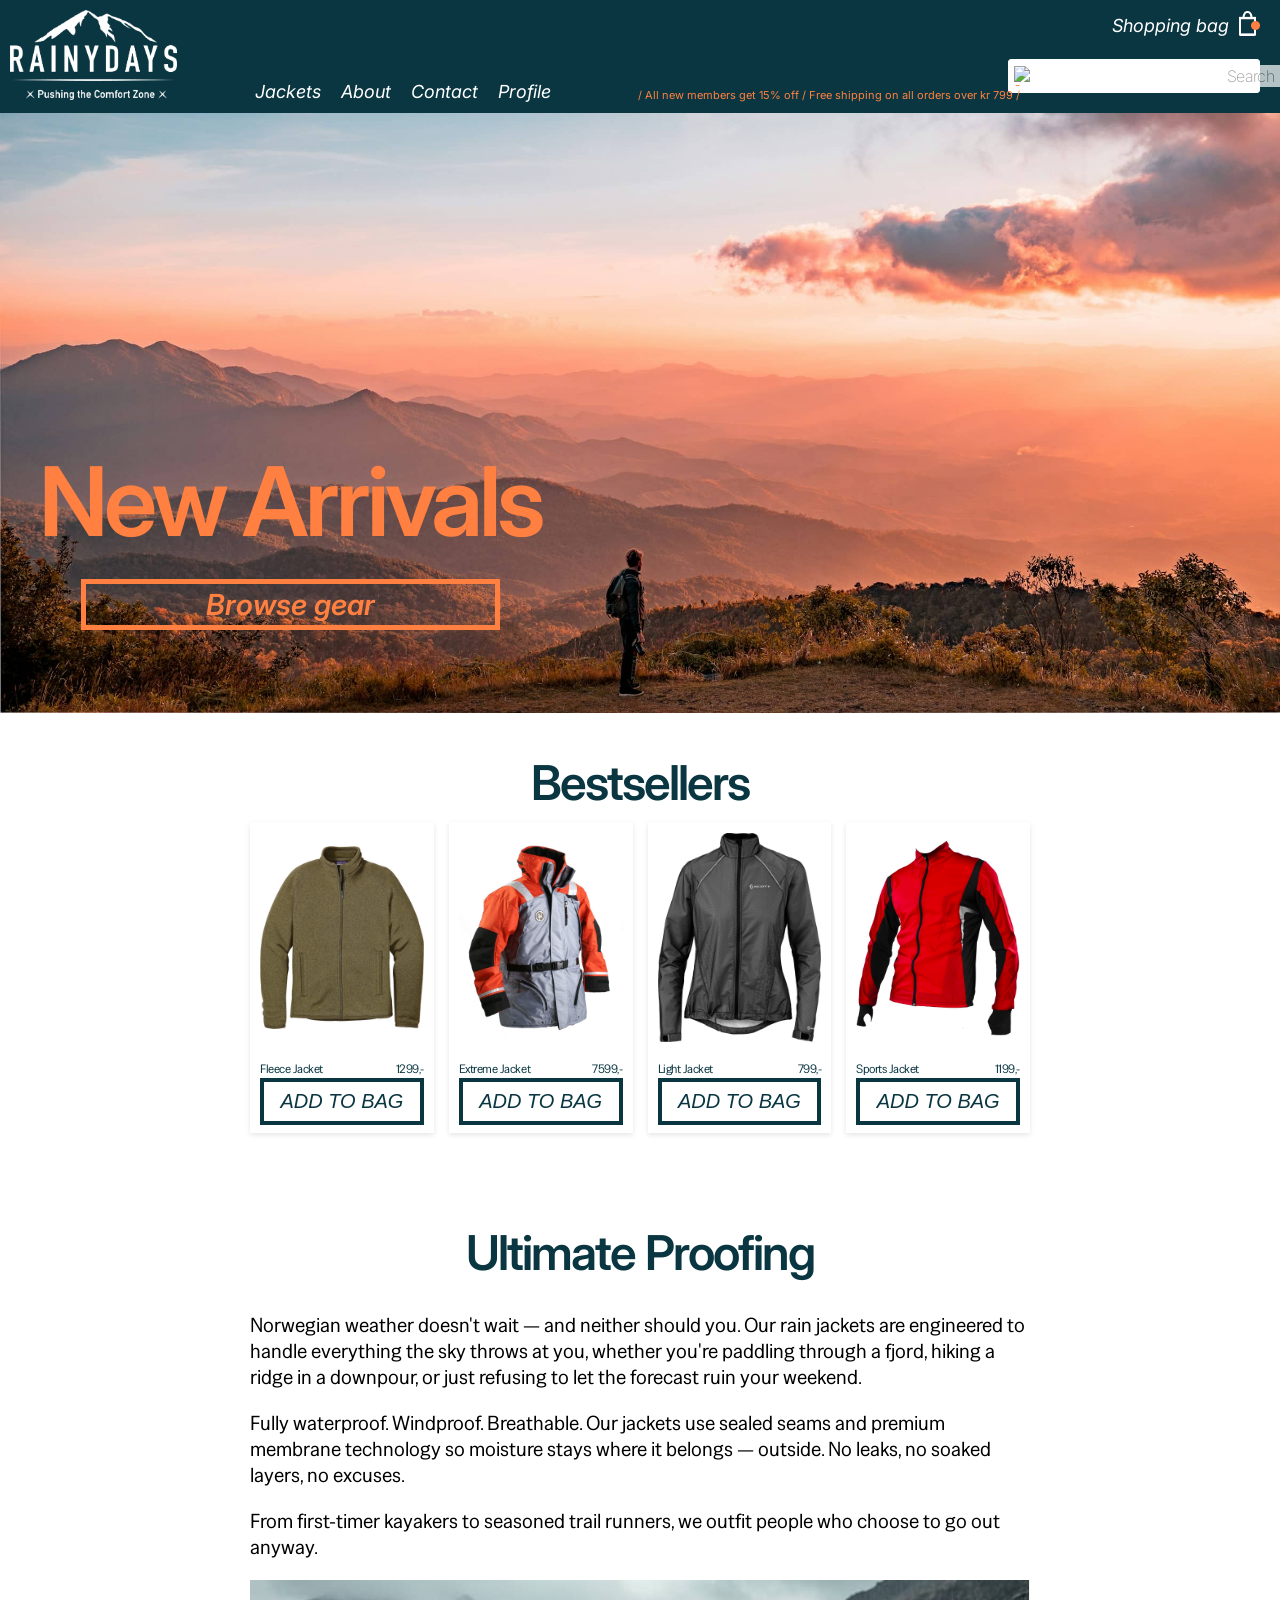
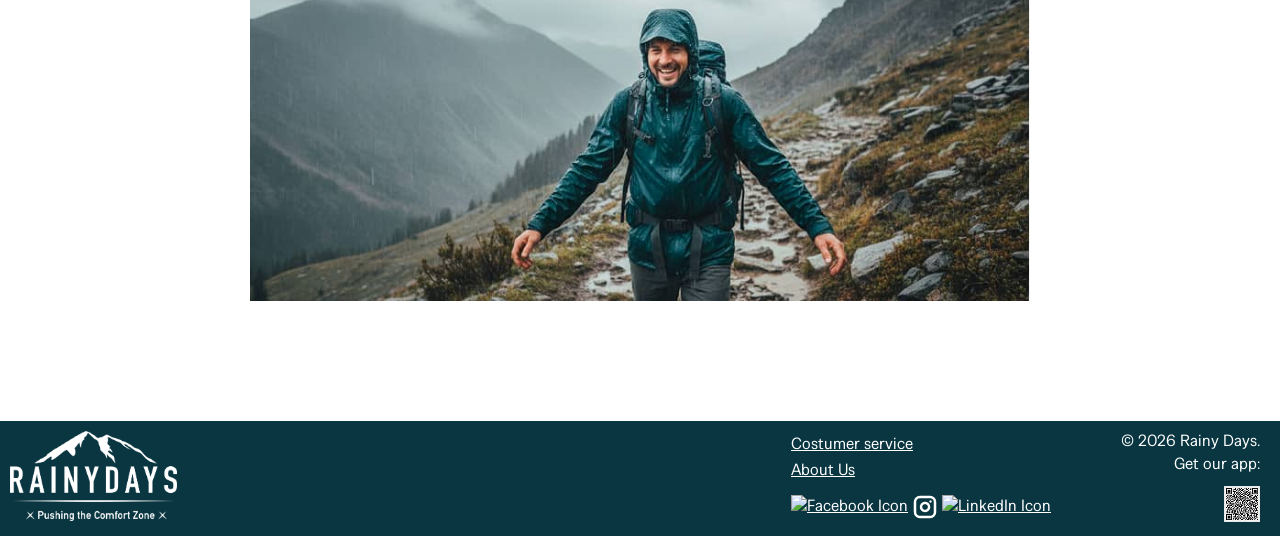
==== commit 5dc883b7: "css responsiveness, DRYed DRYed some of the css, h1-h4 with variables removed flex-direction: row fi" ====
--- a/index.html
+++ b/index.html
@@ -1,138 +1,167 @@
-<!DOCTYPE html>
+<!doctype html>
 <html lang="en">
-<head>
-  <meta charset="UTF-8">
-  <meta name="viewport" content="width=device-width, initial-scale=1.0">
-  <meta name="description" content="Your go-to source for all outdoor activities">
-  <link rel="preconnect" href="https://fonts.googleapis.com">
-  <link rel="preconnect" href="https://fonts.gstatic.com" crossorigin>
-  <link href="https://fonts.googleapis.com/css2?family=Inter:ital,opsz,wght@0,14..32,100..900;1,14..32,100..900&family=Special+Gothic:wdth,wght@75..125,400..700&display=swap" rel="stylesheet">
-  <link rel="stylesheet" href="style.css">
-  <title>Rainy Days - Home</title>
-</head>
-<body>
-  <nav>
-    <div class="nav-left">
-      <a href="index.html" class="logo" aria-label="Back to homepage">
-        <img src="images/RainyDays_Logo.png" alt="Rainy Days Logo">
-      </a>
-    </div>
-    <input type="checkbox" id="nav-toggle" class="nav-toggle">
-    <label for="nav-toggle" class="hamburger">
-      <span></span>
-      <span></span>
-      <span></span>
-    </label>
-    <div class="nav-middleleft">
-      <ul>
-        <li><a href="./products.html" class="nav-link">Jackets</a></li>
-        <li><a href="coming-soon.html" class="nav-link">About</a></li>
-        <li><a href="./coming-soon.html" class="nav-link">Contact</a></li>
-        <li><a href="./coming-soon.html" class="nav-link">Profile</a></li>
-      </ul>
-    </div>
-    <div class="nav-middleright">
-      <p>/ All new members get 15% off / Free shipping on all orders over kr 799 /</p>
-    </div>
-    <div class="nav-right">
-      <div class="shopping-cart-link">
-      <a href="cart.html"  class="nav-link"> Shopping bag  </a>
-      <a href="cart.html" aria-label="Go to Shopping Bag">
-        <img src="images/shopping.png" alt="Shopping Bag Icon">
-      </a>
+  <head>
+    <meta charset="UTF-8" />
+    <meta name="viewport" content="width=device-width, initial-scale=1.0" />
+    <meta
+      name="description"
+      content="Your go-to source for all outdoor activities"
+    />
+    <link rel="preconnect" href="https://fonts.googleapis.com" />
+    <link rel="preconnect" href="https://fonts.gstatic.com" crossorigin />
+    <link
+      href="https://fonts.googleapis.com/css2?family=Inter:ital,opsz,wght@0,14..32,100..900;1,14..32,100..900&family=Special+Gothic:wdth,wght@75..125,400..700&display=swap"
+      rel="stylesheet"
+    />
+    <link rel="stylesheet" href="style.css" />
+    <title>Rainy Days - Home</title>
+  </head>
+  <body>
+    <nav>
+      <div class="nav-left">
+        <a href="index.html" class="logo" aria-label="Back to homepage">
+          <img src="images/RainyDays_Logo.png" alt="Rainy Days Logo" />
+        </a>
       </div>
-      <form class="search" role="search">
-        <img src="images/search.png" alt="Search Icon">
-        <input type="search" placeholder="Search" aria-label="Search the website">
-      </form>
-    </div>
-  </nav>
-  <header>
-    <div>
-      <h1>New Arrivals</h1>
-      <a href="products.html" class="cta-hero" >Browse gear</a>
-    </div>
-  </header>
-  <main>
-    <h2>Bestsellers</h2>
-    <div class="carousel-container">
-      <div class="product-card">
-        <a href="fleece-jacket.html">
-          <img src="images/RainyDays_Jacket7.jpg"  alt="Fleece Jacket">
+      <input type="checkbox" id="nav-toggle" class="nav-toggle" />
+      <div class="nav-middleleft">
+        <ul>
+          <li><a href="./products.html" class="nav-link">Jackets</a></li>
+          <li><a href="coming-soon.html" class="nav-link">About</a></li>
+          <li><a href="./coming-soon.html" class="nav-link">Contact</a></li>
+          <li><a href="./coming-soon.html" class="nav-link">Profile</a></li>
+        </ul>
+      </div>
+      <div class="nav-middleright">
+        <p>
+          / All new members get 15% off / Free shipping on all orders over kr
+          799 /
+        </p>
+      </div>
+      <div class="nav-right">
+        <div class="shopping-cart-link">
+          <a href="cart.html" class="nav-link"> Shopping bag </a>
+          <a href="cart.html" aria-label="Go to Shopping Bag">
+            <img src="images/shopping.png" alt="Shopping Bag Icon" />
+          </a>
+        </div>
+        <form class="search" role="search">
+          <img src="images/search.png" alt="Search Icon" />
+          <input
+            type="search"
+            placeholder="Search"
+            aria-label="Search the website"
+          />
+        </form>
+        <label for="nav-toggle" class="hamburger">
+          <span></span>
+          <span></span>
+          <span></span>
+        </label>
+      </div>
+    </nav>
+    <header>
+      <div>
+        <h1>New Arrivals</h1>
+        <a href="products.html" class="cta-hero">Browse gear</a>
+      </div>
+    </header>
+    <main>
+      <h2>Bestsellers</h2>
+      <div class="carousel-container">
+        <div class="product-card">
+          <a href="fleece-jacket.html">
+            <img src="images/RainyDays_Jacket7.jpg" alt="Fleece Jacket" />
             <div class="name-price">
               <p>Fleece Jacket</p>
               <p>1299,-</p>
             </div>
-        </a>
-        <button type="button" href="" class="cta" >ADD TO BAG</button>
-      </div>
-      <div class="product-card">
-        <a href="coming-soon.html"></a>
-          <img src="images/RainyDays_Jacket1.jpg"  alt="Ekstreme Jacket">
+          </a>
+          <button type="button" class="cta">ADD TO BAG</button>
+        </div>
+        <div class="product-card">
+          <a href="coming-soon.html">
+            <img src="images/RainyDays_Jacket1.jpg" alt="Ekstreme Jacket" />
             <div class="name-price">
               <p>Extreme Jacket</p>
               <p>7599,-</p>
             </div>
-        </a>
-        <button type="button" href="" class="cta" >ADD TO BAG</button>
-      </div>
-      <div class="product-card">
-        <a href="coming-soon.html"></a>
-          <img src="images/RainyDays_Jacket2.jpg"  alt="Light Jacket">
+          </a>
+          <button type="button" class="cta">ADD TO BAG</button>
+        </div>
+        <div class="product-card">
+          <a href="coming-soon.html">
+            <img src="images/RainyDays_Jacket2.jpg" alt="Light Jacket" />
             <div class="name-price">
               <p>Light Jacket</p>
               <p>799,-</p>
             </div>
-        </a>
-        <button type="button" href="" class="cta" >ADD TO BAG</button>
-      </div>
-      <div class="product-card">
-        <a href="coming-soon.html"></a>
-          <img src="images/RainyDays_Jacket3.jpg"  alt="Sports Jacket">
+          </a>
+          <button type="button" class="cta">ADD TO BAG</button>
+        </div>
+        <div class="product-card">
+          <a href="coming-soon.html">
+            <img src="images/RainyDays_Jacket3.jpg" alt="Sports Jacket" />
             <div class="name-price">
               <p>Sports Jacket</p>
               <p>1199,-</p>
             </div>
+          </a>
+          <button type="button" class="cta">ADD TO BAG</button>
+        </div>
+      </div>
+      <h2>Ultimate Proofing</h2>
+      <div class="text">
+        <p>
+          Norwegian weather doesn't wait — and neither should you. Our rain
+          jackets are engineered to handle everything the sky throws at you,
+          whether you're paddling through a fjord, hiking a ridge in a downpour,
+          or just refusing to let the forecast ruin your weekend.
+        </p>
+        <p>
+          Fully waterproof. Windproof. Breathable. Our jackets use sealed seams
+          and premium membrane technology so moisture stays where it belongs —
+          outside. No leaks, no soaked layers, no excuses.
+        </p>
+        <p>
+          From first-timer kayakers to seasoned trail runners, we outfit people
+          who choose to go out anyway.
+        </p>
+      </div>
+      <img
+        class="story-image"
+        src="images/ultimate-proofing.jpg"
+        alt="Walking happy in the rain with good rain jackets"
+      />
+    </main>
+    <footer>
+      <div class="footer-right">
+        <a href="index.html" class="logo">
+          <img src="images/RainyDays_Logo.png" alt="Rainy Days Logo" />
         </a>
-        <button type="button" href="" class="cta" >ADD TO BAG</button>
       </div>
-    </div>
-    <h2>Ultimate Proofing</h2>
-    <div class="text">
-      <p>Norwegian weather doesn't wait — and neither should you. Our rain jackets are engineered to handle everything the sky throws at you, whether you're paddling through a fjord, hiking a ridge in a downpour, or just refusing to let the forecast ruin your weekend.</p>
-      <p>Fully waterproof. Windproof. Breathable. Our jackets use sealed seams and premium membrane technology so moisture stays where it belongs — outside. No leaks, no soaked layers, no excuses.</p>
-      <p>From first-timer kayakers to seasoned trail runners, we outfit people who choose to go out anyway.</p>
-    </div>
-    <img class="story-image" src="images/ultimate-proofing.jpg" alt="Walking happy in the rain with good rain jackets">
-  </main>
-  <footer>
-    <div class="footer-right">
-      <a href="index.html" class="logo">
-      <img src="images/RainyDays_Logo.png" alt="Rainy Days Logo">
-     </a>
-    </div>
-    <div class="footer-middle">
-      <a href="coming-soon.html">Costumer service</a>
-      <a href="coming-soon.html">About Us</a>
+      <div class="footer-middle">
+        <a href="coming-soon.html">Costumer service</a>
+        <a href="coming-soon.html">About Us</a>
         <div class="social-media">
-          <a href="https://facebook.com" target="_blank" rel="noopener"> 
-          <img src="images/facebook.png" alt="Facebook Icon">
+          <a href="https://facebook.com" target="_blank" rel="noopener">
+            <img src="images/facebook.png" alt="Facebook Icon" />
           </a>
           <a href="https://instagram.com" target="_blank" rel="noopener">
-          <img src="images/instagram.png" alt="Instagram Icon">
+            <img src="images/instagram.png" alt="Instagram Icon" />
           </a>
           <a href="https://linkedin.com" target="_blank" rel="noopener">
-          <img src="images/linkedin.png" alt="LinkedIn Icon">
+            <img src="images/linkedin.png" alt="LinkedIn Icon" />
           </a>
         </div>
-    </div>
-    <div class="footer-left">
-      <p>© 2026 Rainy Days.</p>
-      <p> Get our app:</p>
-      <a href="https://play.google.com/" target="_blank" rel="noopener">
-       <img src="images/QR-code.png" alt="QR Code Icon">
-     </a>
-    </div>
-  </footer>
-</body>
-</html>+      </div>
+      <div class="footer-left">
+        <p>© 2026 Rainy Days.</p>
+        <p>Get our app:</p>
+        <a href="https://play.google.com/" target="_blank" rel="noopener">
+          <img src="images/QR-code.png" alt="QR Code Icon" />
+        </a>
+      </div>
+    </footer>
+  </body>
+</html>
--- a/style.css
+++ b/style.css
@@ -4,6 +4,7 @@
   --secondary-color: #FF8041;
   --font-family-header: 'Inter', sans-serif;
   --font-family-body: 'Special Gothic', sans-serif;
+  --letter-spacing-tight: -0.04em
 }
 
 body {
@@ -11,6 +12,9 @@
   padding: 0;
   font-family: var(--font-family-body);
   font-size: 20px;
+  min-height: 100vh;
+  display: flex;
+  flex-direction: column;
 } 
 
 main  {
@@ -19,6 +23,7 @@
   align-items: center;
   margin-left: 250px;
   margin-right: 250px;
+  flex: 1;
 }
 
 nav, footer {
@@ -26,17 +31,16 @@
 }
 
 nav {
+  font-family: var(--font-family-header);
   color: var(--secondary-color);
-  font-family: var(--font-family-header);
   font-size: 11px; 
   position: sticky;
   top: 0;
   z-index: 100;
   display: flex;
   justify-content: space-between;
-  gap: 50px;
-  padding-top: 0px;
-  margin-bottom: 0px;
+  gap: 0px;
+  flex-wrap: wrap;
 }
 
 .nav-toggle {
@@ -64,7 +68,6 @@
 }
 
 .nav-middleleft {
-  flex-direction: row;
   gap: 20px;
 }
 .nav-middleright {
@@ -72,7 +75,6 @@
  left: 60px;
 }
 .nav-right {
-  display: flex;
   flex-direction: column;
   align-items: flex-end;
   align-self: flex-end;
@@ -80,7 +82,6 @@
 .shopping-cart-link {
   padding-right: 20px;
   display: flex;
-  flex-direction: row;
   align-items: center;
   gap: 10px;
 }
@@ -134,14 +135,15 @@
 
 .breadcrumbs {
   display: flex;
-  align-self: flex-start;
+  align-self: flex-end;
   gap: 5px;
   font-size: 13px;
   font-weight: 450;
-  margin-bottom: 20px;
+  margin-bottom: 0px;
   color: var(--secondary-color);
   background-color: var(--primary-color);
   padding-left: 5px;
+  width: 100%;
 }
 
  .breadcrumbs a {
@@ -167,7 +169,7 @@
   border: 4px solid var(--primary-color);
   font-style: italic;
   text-decoration: none;
-  padding: 8px 20px;
+  padding: 8px ;
   font-size: 1em;
   font-weight: 450;
   letter-spacing: -0.0em;
@@ -186,7 +188,7 @@
 .product-card {
   box-shadow: 0px 2px 5px rgb(230, 230, 230);
   border: 5px solid transparent;
-  width: 198px;
+  width: 100%;
   height: auto;
   overflow: hidden;
   display: flex;
@@ -233,41 +235,38 @@
 width: 100%;
 }
 
+h1, h2, h3, h4 {
+  font-family: var(--font-family-header);
+  letter-spacing: var(--letter-spacing-tight);
+  color: var(--primary-color);
+  white-space: nowrap;
+}
+
 h1 {
   color: var(--secondary-color);
-  font-family: var(--font-family-header);
   font-size: 96px; 
-  letter-spacing: -0.04em;
   font-weight: 600;
   margin-top: 0;
   margin-bottom: 0;
+  white-space: nowrap;
 }
 
 h2 {
-  color: var(--primary-color);
-  font-family: var(--font-family-header);
   font-size: 48px; 
   font-weight: 600;
-  letter-spacing: -0.04em;
   margin-bottom: 10px;
   white-space: nowrap;
 }
 
 h3    {
-  color: var(--primary-color);
-  font-family: var(--font-family-header);
   font-size: 24px; 
-  letter-spacing: -0.04em;
-  font-weight: 500;
+    font-weight: 500;
   margin-top: 0;
 }
 
 h4 {
-  color: var(--primary-color);
-  font-family: var(--font-family-header);
   font-size: 20px; 
-  letter-spacing: -0.04em;
-  font-weight: 500;
+    font-weight: 500;
   margin-top: 0;
 }
 
@@ -281,6 +280,7 @@
   gap: 20px;
   margin-top: 120px;
   width: 100%;
+  box-sizing: border-box;
 }
 
 footer a {
@@ -300,7 +300,6 @@
 .social-media {
   padding-top: 10px;
   display: flex;
-  flex-direction: row;
   gap: 5px;
 }
 .footer-left {
@@ -331,8 +330,6 @@
   padding: 3px 120px;
   text-decoration: none;
   border: 5px solid var(--secondary-color);
-  position: relative ;
-  left: 50px;
 }
 
 .cta-hero:hover {
@@ -347,16 +344,16 @@
   background-position: bottom;
   min-height: 600px;
   margin-top: 0;
-  padding-top: 0;
+ 
 }
 
 header div {
   display: flex;
   flex-direction: column;
-  align-items: flex-start;
+  align-items: center;
   gap: 20px;
-  padding-left: 80px;
-  padding-top: 300px;
+  padding-right: 700px;
+  padding-top: 330px;
 } 
 
 .carousel-container {
@@ -368,6 +365,10 @@
   justify-content: center;
 }
 
+.carousel-container .cta {
+  text-align: center;
+}
+
 .story-image {
   width: 100%;
   height: auto;
@@ -379,6 +380,7 @@
 .product-grid {
   display: grid;
   grid-template-columns: repeat(4, 1fr);
+  justify-items: center;
   gap: 20px;
   width: 100%;
 } 
@@ -386,8 +388,7 @@
 .products-title {
 margin-top: 0px;
 padding-top: 0px;
-  position: relative;
-  top: -20px;
+
 }
 
 /* fleece-jacket */
@@ -448,24 +449,26 @@
   background-color: var(--secondary-color);
 }
 
-.cart-container, .checkout-content {
+.cart-content, .checkout-content {
   display: grid;
   grid-template-columns: repeat(2, 1fr);
-  gap: 150px;
+ gap: 50px;
   padding-top: 50px;
+  width: 100%;
 } 
-.summary,.total {
+.summary, .total {
   box-sizing: border-box;
   border: 4px solid var(--primary-color) ;
   font-size: 16px;
-  width: 500px;
-  height: 210px;
-    padding: 10px;
+  width: 350px;
+  padding: 10px;
+  width: 100%;
 }
 .summary {
   display: flex;
   flex-direction: row;
   justify-content: space-between;
+  align-items: flex-end;
   gap: 20px;
 }
 
@@ -474,12 +477,9 @@
   color: var(--primary-color);
   display: flex;
   flex-direction: row;
-  align-self: flex-end;
+ position: static;
   align-items: center;
   gap: 0px;
-  position: relative;
-  left: -20px;
-  bottom: 50px;
 }
 
 .quantity-btn {
@@ -521,20 +521,17 @@
   width: 160px;
   height: auto;
   object-fit: contain;
+  align-self: flex-start;
 }
 
 .summary-content {
   display: flex;
   flex-direction: column;
   gap: 0px;
-}
-
-.summary-content h3 {
-  position: relative;
-  top: 25px;
-}
-
-.summary-content p {
+  height: 100%;
+}
+
+.summary-content h3, .summary-content p {
   position: relative;
   top: 25px;
 }
@@ -568,11 +565,8 @@
 .total p {
   margin: 0;
 }
-.cart-container .cta, .checkout-content .cta {
+.cart-content .cta, .checkout-content .cta {
   width: fit-content;
-  position: relative;
-  left: 120px;
-  bottom: 50px;
 }
 
 /* Checkout */
@@ -669,7 +663,7 @@
   text-decoration: none;
 }
 
-@media (max-width: 1024px) {
+@media (max-width: 1200px) {
 
   main {
     margin-left: 60px;
@@ -679,12 +673,52 @@
   .nav-middleright {
     display: none;
   }
+  
+  .nav-right{
+    min-width: 0;
+  }
+
+  .search {
+    width: 150px;
+  }
+
+  .search input {
+    width: 100px;
+  }
+  .back-link {
+    align-self: flex-end;
+  }
+  
+  header {
+    min-height: 600px;
+  }
+  
+  h1 {
+    font-size: 60px;
+  }
+
+  .cta-hero {
+    font-size: 20px;
+    padding: 8px 40px;
+  }
+
+  header div {
+  gap: 20px;
+  padding-right: 0;
+  padding-right: 60%;
+  padding-top: 330px;
+} 
 
   .product-grid {
-    grid-template-columns: repeat(2, 1fr);
-  }
-
-  .cart-container, .checkout-content {
+    grid-template-columns: repeat(3, 1fr);
+    gap: 10px;
+  }
+
+  .product-card {
+    width: 100%;
+  }
+
+  .cart-content, .checkout-content {
     grid-template-columns: 1fr;
     gap: 30px;
   }
@@ -694,6 +728,10 @@
     height: auto;
   }
 
+  summary img {
+    width: 100%;
+    max-width: 160px;
+  }
   .total {
     padding: 20px;
   }
@@ -702,7 +740,7 @@
     width: 100%;
   }
 
-  .cart-container .cta, .checkout-content .cta {
+  .cart-content .cta, .checkout-content .cta {
     left: 0;
     bottom: 0;
   }
@@ -741,18 +779,34 @@
 .nav-middleleft {
   display: none;
   position: absolute;
-  top: 80px;
-  left: 0;
-  width: 100%;
+  top: 112px;
+  left: 65%;
+  width: 45%;
+  gap: 0;
   background-color: var(--primary-color);
-  padding: 20px;
+  padding: 0;
   box-sizing: border-box;
   z-index: 99;
 }
 
 .nav-middleleft ul {
-  flex-direction: column;
-  gap: 15px;
+
+  flex-direction: column;
+  margin: 0;
+  padding: 0;
+  gap: 0;
+  width: 100%;
+}
+
+.nav-middleleft li {
+  display: block;
+  border: 1px solid var(--secondary-color);
+  padding: 3px 5px;
+  width: 100%;
+  box-sizing: border-box;
+  gap: 0;
+  margin: 0;
+  text-align: start;
 }
 
 .nav-toggle:checked ~ .nav-middleleft {
@@ -775,40 +829,45 @@
   gap: 10px;
 }
 
+nav ul {
+  gap: 0;
+}
+
+.nav-link{
+  font-size: 24px;
+}
 .nav-right {
   display: flex;
   flex-direction: row;
   align-items: center;
-  align-self: center;
+  align-self: flex-end;
   margin-left: auto;
 }
 
 h1 {
-  font-size: 48px;
+  font-size: 60px;
+  font-weight: 500;
 }
 h2  {
   font-size: 32px;
-  white-space: normal;
-}
-
-.breadcrumbs {
-  display: none;
+  white-space: nowrap;
 }
 
 header {
-  min-height: 400px;
+  min-height: 600px;
+  background-position: 15% bottom;
 }
 
 header div {
   padding-left: 20px;
-  padding-top: 250px;
+  padding-top: 400px;
+  padding-right: 0;
   gap: 15px;
-  align-items: center;
 }
 
 .cta-hero {
-  font-size: 18px;
-  padding: 8px 30px;
+  font-size: 25px;
+  padding: 10px 50px;
   left: 0;
 }
 
@@ -830,6 +889,10 @@
   width: 40%;
 }
 
+.text {
+  text-align: center;
+}
+
 .product-container {
   flex-direction: column;
   align-items: center;
@@ -848,7 +911,7 @@
   margin-top: 20px;
 }
 
-.cart-container, .checkout-content {
+.cart-content, .checkout-content {
   grid-template-columns: 1fr;
   gap: 20px;
   padding-top: 30px;
@@ -865,7 +928,7 @@
 
 .summary {
   flex-direction: column;
- 
+  align-items: center;
 }
 
 .summary img {
@@ -875,15 +938,20 @@
   margin: 0 auto;
 }
 
+.summary-content  {
+  width: 100%;
+}
+
 .quantity {
   position: static;
+  align-self: flex-end;
 }
 
 .summary-content h3, .summary-content p {
   position: static;
 }
 
-.carousel-container .cta, .checkout-content .cta {
+.carousel-container .cta, .cart-content .cta, .checkout-content .cta {
   position: static;
   width: 100%;
   text-align: center;
@@ -900,12 +968,13 @@
 
 footer {
   flex-direction: row;
-  flex-wrap: wrap;
+  flex-wrap: nowrap;
   justify-content: space-between;
-  align-items: center;
+  align-items: flex-start;
   padding: 15px 20px;
   gap: 10px;
   margin-top: 40px;
+  font-size: 14px;
 }
 
 .footer-right {
@@ -913,6 +982,8 @@
 }
 .footer-middle {
   order: 1;
+  flex-shrink: 1;
+  min-width: 0;
   margin-left: 0;
   margin-right: 0;
 }
@@ -921,22 +992,28 @@
   order: 3;
   align-items: flex-end; 
   padding-right: 0;
-}
+  flex-shrink: 0;
+}
+
+footer .logo img {
+  max-height: 50px;
+}
+
+.confirmation-container {
+margin-top: 430px;
+}
+
 }
 
 
 /* Huskeliste
 må endre skriftstørrelser og evt til em istedefor px
-har gjort responsivt til tablet, ikke mobil. fortsatt en del ting som ikke ser bra ut i tablet
+fortsatt en del ting som ikke ser bra ut i tablet
 mobil:
-må flytte hamburgermenu og icon 
+må flytte hamburgermenu og icon litt nedover
 få headerbildet til å forskyves litt
 kan teskten på herobildet endre seg på mobilverson?
 produkt grid, cardsene er for store
-cta på fleece er ikke cetrert. cta på payment siden er for lang
-.summary img blir ikke centrert
-mye gap i summary
-Footeren er feil, alt skal fortstt være på linje, men logo sakl flyttes i midten
-
+mye gap i summary sjekk tablet versjon
 */
  
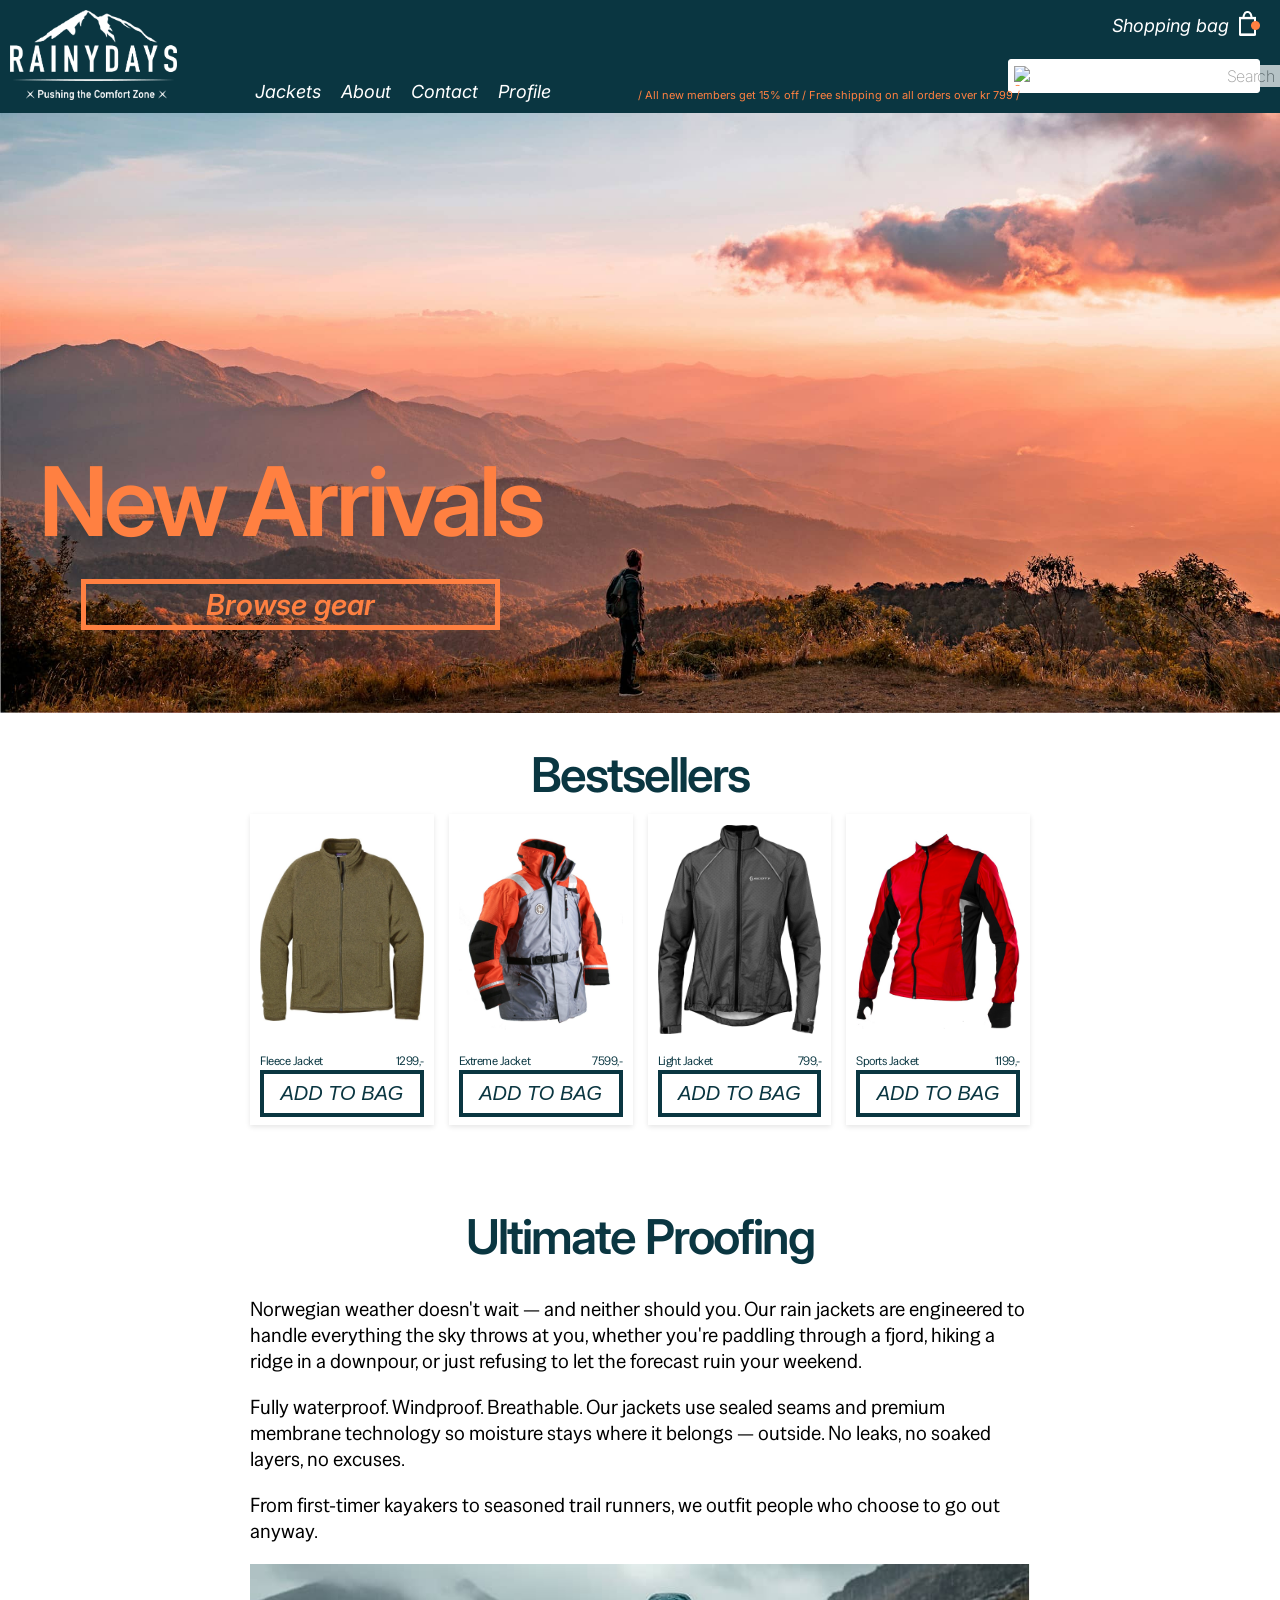
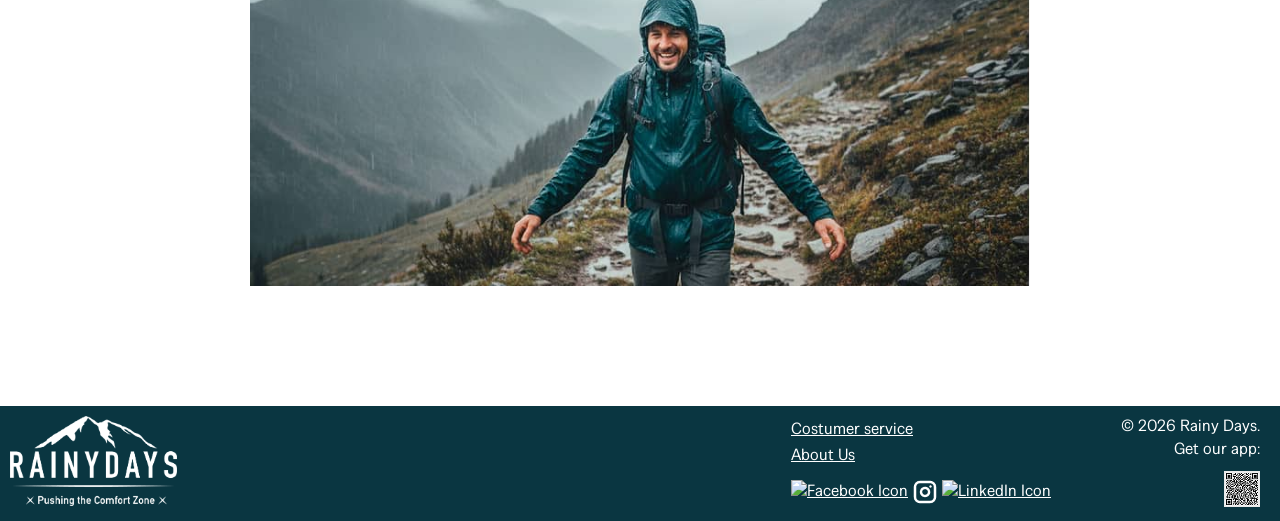
==== commit a91e607f: "edited h1 edited all h2 to be h1, previuos h1 is now p class display-heading. To pass W3C" ====
--- a/index.html
+++ b/index.html
@@ -62,12 +62,12 @@
     </nav>
     <header>
       <div>
-        <h1>New Arrivals</h1>
+        <p class="display-heading">New Arrivals</p>
         <a href="products.html" class="cta-hero">Browse gear</a>
       </div>
     </header>
     <main>
-      <h2>Bestsellers</h2>
+      <h1>Bestsellers</h1>
       <div class="carousel-container">
         <div class="product-card">
           <a href="fleece-jacket.html">
@@ -110,7 +110,7 @@
           <button type="button" class="cta">ADD TO BAG</button>
         </div>
       </div>
-      <h2>Ultimate Proofing</h2>
+      <h1>Ultimate Proofing</h1>
       <div class="text">
         <p>
           Norwegian weather doesn't wait — and neither should you. Our rain
--- a/style.css
+++ b/style.css
@@ -235,23 +235,15 @@
 width: 100%;
 }
 
-h1, h2, h3, h4 {
+h1, h3, h4 {
   font-family: var(--font-family-header);
   letter-spacing: var(--letter-spacing-tight);
   color: var(--primary-color);
   white-space: nowrap;
 }
 
+
 h1 {
-  color: var(--secondary-color);
-  font-size: 96px; 
-  font-weight: 600;
-  margin-top: 0;
-  margin-bottom: 0;
-  white-space: nowrap;
-}
-
-h2 {
   font-size: 48px; 
   font-weight: 600;
   margin-bottom: 10px;
@@ -268,6 +260,17 @@
   font-size: 20px; 
     font-weight: 500;
   margin-top: 0;
+}
+
+.display-heading {
+  color: var(--secondary-color);
+  font-family: var(--font-family-header);
+  font-size: 96px;
+  font-weight: 600;
+  letter-spacing: var(--letter-spacing-tight);
+  margin-top: 0;
+  margin-bottom: 0;
+  white-space: nowrap;
 }
 
 footer {
@@ -634,7 +637,7 @@
   background-color: rgba(255, 255, 255, 0.5);
 }
 
-.confirmation-container h2 {
+.confirmation-container h1 {
   font-size: 50px;
   font-weight: 500;
   margin: 10px;
@@ -693,7 +696,7 @@
     min-height: 600px;
   }
   
-  h1 {
+  .display-heading {
     font-size: 60px;
   }
 
@@ -844,11 +847,11 @@
   margin-left: auto;
 }
 
-h1 {
+.display-heading {
   font-size: 60px;
   font-weight: 500;
 }
-h2  {
+h1  {
   font-size: 32px;
   white-space: nowrap;
 }
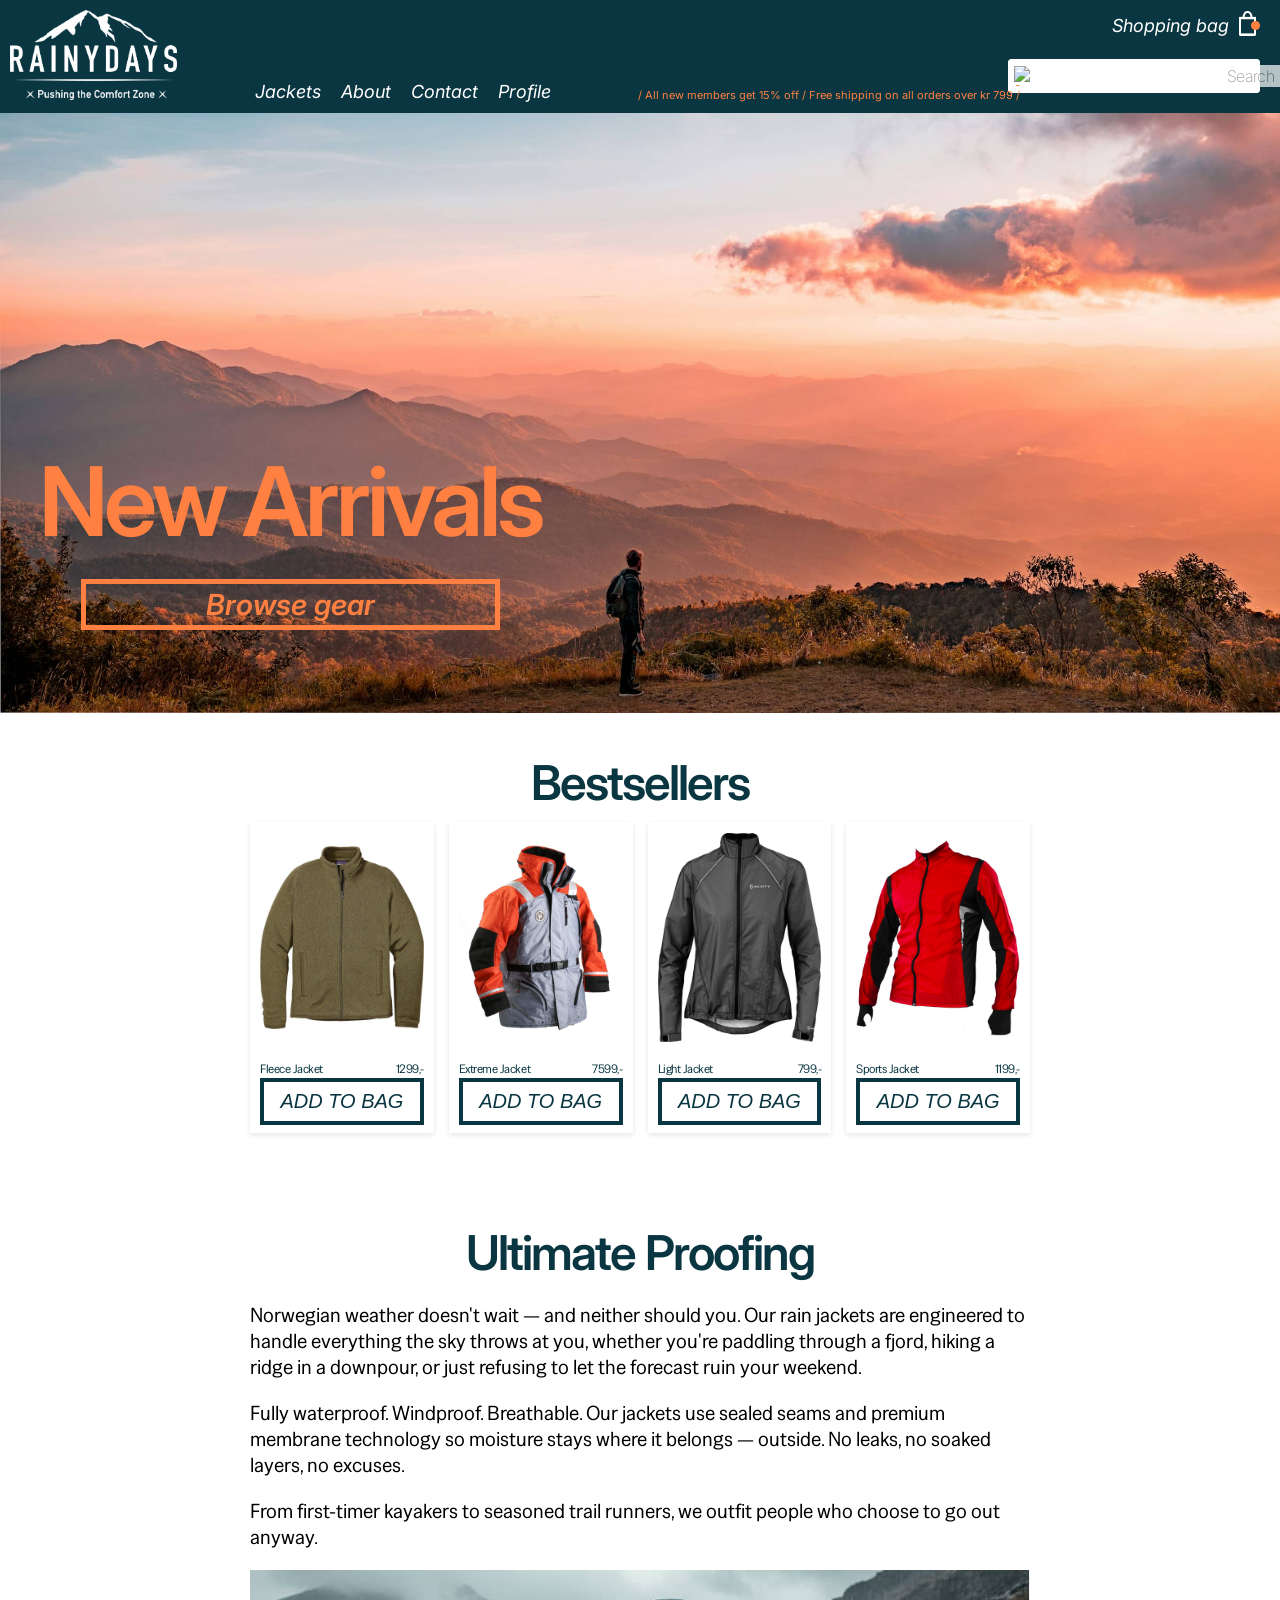
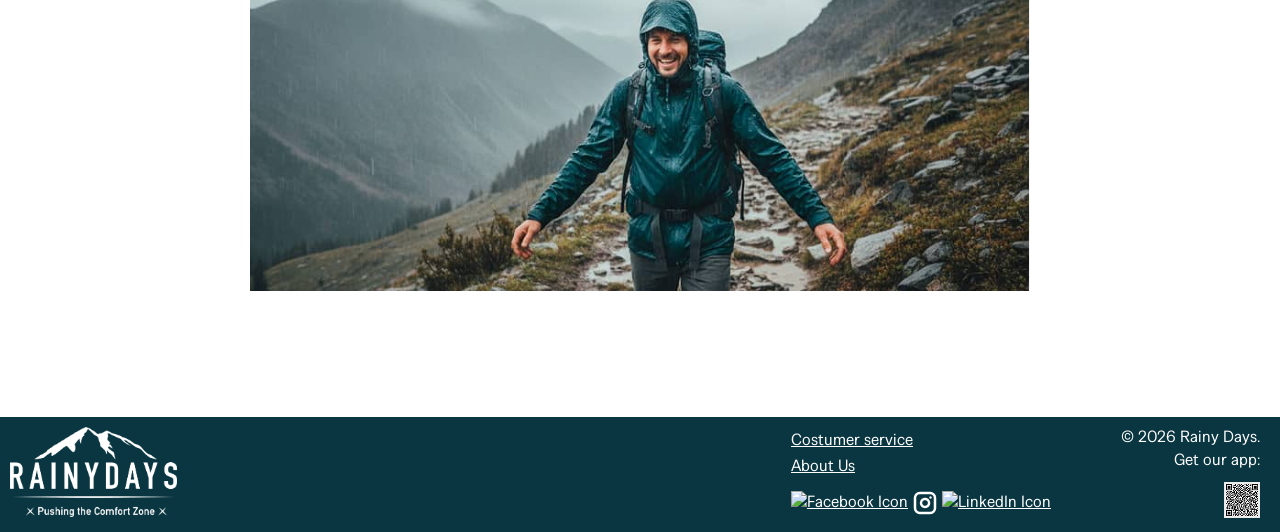
==== commit ff520302: "icon file name edited capital letters in icons filename" ====
--- a/index.html
+++ b/index.html
@@ -67,72 +67,69 @@
       </div>
     </header>
     <main>
-      <h1>Bestsellers</h1>
-      <div class="carousel-container">
-        <div class="product-card">
-          <a href="fleece-jacket.html">
-            <img src="images/RainyDays_Jacket7.jpg" alt="Fleece Jacket" />
-            <div class="name-price">
-              <p>Fleece Jacket</p>
-              <p>1299,-</p>
-            </div>
-          </a>
-          <button type="button" class="cta">ADD TO BAG</button>
+      <section>
+        <h1>Bestsellers</h1>
+        <div class="carousel-container">
+          <article class="product-card">
+            <a href="fleece-jacket.html">
+              <img src="images/RainyDays_Jacket7.jpg" alt="Fleece Jacket" />
+              <div class="name-price">
+                <p>Fleece Jacket</p>
+                <p>1299,-</p>
+              </div>
+            </a>
+            <button type="button" class="cta">ADD TO BAG</button>
+          </article>
+          <article class="product-card">
+            <a href="coming-soon.html">
+              <img src="images/RainyDays_Jacket1.jpg" alt="Ekstreme Jacket" />
+              <div class="name-price">
+                <p>Extreme Jacket</p>
+                <p>7599,-</p>
+              </div>
+            </a>
+            <button type="button" class="cta">ADD TO BAG</button>
+          </article>
+          <article class="product-card">
+            <a href="coming-soon.html">
+              <img src="images/RainyDays_Jacket2.jpg" alt="Light Jacket" />
+              <div class="name-price">
+                <p>Light Jacket</p>
+                <p>799,-</p>
+              </div>
+            </a>
+            <button type="button" class="cta">ADD TO BAG</button>
+          </article>
+          <article class="product-card">
+            <a href="coming-soon.html">
+              <img src="images/RainyDays_Jacket3.jpg" alt="Sports Jacket" />
+              <div class="name-price">
+                <p>Sports Jacket</p>
+                <p>1199,-</p>
+              </div>
+            </a>
+            <button type="button" class="cta">ADD TO BAG</button>
+          </article>
         </div>
-        <div class="product-card">
-          <a href="coming-soon.html">
-            <img src="images/RainyDays_Jacket1.jpg" alt="Ekstreme Jacket" />
-            <div class="name-price">
-              <p>Extreme Jacket</p>
-              <p>7599,-</p>
-            </div>
-          </a>
-          <button type="button" class="cta">ADD TO BAG</button>
-        </div>
-        <div class="product-card">
-          <a href="coming-soon.html">
-            <img src="images/RainyDays_Jacket2.jpg" alt="Light Jacket" />
-            <div class="name-price">
-              <p>Light Jacket</p>
-              <p>799,-</p>
-            </div>
-          </a>
-          <button type="button" class="cta">ADD TO BAG</button>
-        </div>
-        <div class="product-card">
-          <a href="coming-soon.html">
-            <img src="images/RainyDays_Jacket3.jpg" alt="Sports Jacket" />
-            <div class="name-price">
-              <p>Sports Jacket</p>
-              <p>1199,-</p>
-            </div>
-          </a>
-          <button type="button" class="cta">ADD TO BAG</button>
-        </div>
-      </div>
-      <h1>Ultimate Proofing</h1>
-      <div class="text">
-        <p>
-          Norwegian weather doesn't wait — and neither should you. Our rain
+      </section>
+      <section>
+        <h1>Ultimate Proofing</h1>
+        <div class="text">
+          <p>Norwegian weather doesn't wait — and neither should you. Our rain
           jackets are engineered to handle everything the sky throws at you,
           whether you're paddling through a fjord, hiking a ridge in a downpour,
-          or just refusing to let the forecast ruin your weekend.
-        </p>
-        <p>
-          Fully waterproof. Windproof. Breathable. Our jackets use sealed seams
+          or just refusing to let the forecast ruin your weekend.</p>
+          <p>Fully waterproof. Windproof. Breathable. Our jackets use sealed seams
           and premium membrane technology so moisture stays where it belongs —
-          outside. No leaks, no soaked layers, no excuses.
-        </p>
-        <p>
-          From first-timer kayakers to seasoned trail runners, we outfit people
-          who choose to go out anyway.
-        </p>
-      </div>
-      <img
+          outside. No leaks, no soaked layers, no excuses.</p>
+          <p>From first-timer kayakers to seasoned trail runners, we outfit people
+          who choose to go out anyway.</p>
+        </div>
+        <img
         class="story-image"
         src="images/ultimate-proofing.jpg"
-        alt="Walking happy in the rain with good rain jackets"
-      />
+        alt="Walking happy in the rain with good rain jackets"/>
+      </section>
     </main>
     <footer>
       <div class="footer-right">
--- a/style.css
+++ b/style.css
@@ -39,7 +39,7 @@
   z-index: 100;
   display: flex;
   justify-content: space-between;
-  gap: 0px;
+  gap: 0;
   flex-wrap: wrap;
 }
 
@@ -155,6 +155,7 @@
 .back-link {
  position: relative; 
   left: 400px;
+  top: 70px;
   color: var(--primary-color);
   text-decoration: none;
   font-style: italic;
@@ -172,7 +173,6 @@
   padding: 8px ;
   font-size: 1em;
   font-weight: 450;
-  letter-spacing: -0.0em;
   white-space: nowrap;
 }
 
@@ -181,7 +181,6 @@
   background-color: var(--primary-color);
   border: 3px solid var(--primary-color);
   color: #FFF;
-  transform: scale(1.05);
 }
 
 
@@ -235,7 +234,7 @@
 width: 100%;
 }
 
-h1, h3, h4 {
+h1, h2, h3 {
   font-family: var(--font-family-header);
   letter-spacing: var(--letter-spacing-tight);
   color: var(--primary-color);
@@ -250,13 +249,13 @@
   white-space: nowrap;
 }
 
-h3    {
+h2    {
   font-size: 24px; 
-    font-weight: 500;
+  font-weight: 500;
   margin-top: 0;
 }
 
-h4 {
+h3 {
   font-size: 20px; 
     font-weight: 500;
   margin-top: 0;
@@ -375,7 +374,10 @@
 .story-image {
   width: 100%;
   height: auto;
-  position: center
+}
+
+section h1 {
+  text-align: center;
 }
   
 /* Products */
@@ -388,12 +390,6 @@
   width: 100%;
 } 
 
-.products-title {
-margin-top: 0px;
-padding-top: 0px;
-
-}
-
 /* fleece-jacket */
 
 .size-options {
@@ -401,10 +397,14 @@
   display: flex;
   flex-direction: column;
   gap: 10px;
-  margin-top: 90px;
+  
   position: relative;
   left: -20px;
   font-size: 18px;
+}
+
+.product-details .price {
+  margin-bottom: 90px;
 }
 
 
@@ -463,7 +463,6 @@
   box-sizing: border-box;
   border: 4px solid var(--primary-color) ;
   font-size: 16px;
-  width: 350px;
   padding: 10px;
   width: 100%;
 }
@@ -482,7 +481,7 @@
   flex-direction: row;
  position: static;
   align-items: center;
-  gap: 0px;
+  gap: 0;
 }
 
 .quantity-btn {
@@ -530,11 +529,11 @@
 .summary-content {
   display: flex;
   flex-direction: column;
-  gap: 0px;
+  gap: 0;
   height: 100%;
 }
 
-.summary-content h3, .summary-content p {
+.summary-content h2, .summary-content p {
   position: relative;
   top: 25px;
 }
@@ -629,7 +628,7 @@
   display: flex;
   flex-direction: column;
   align-items: center;
-  gap: 0px;
+  gap: 0;
   margin-top: 220px;
   margin-bottom: 150px;
   padding-bottom: 30px;
@@ -664,6 +663,41 @@
 }
 .social-media-confirmation a {
   text-decoration: none;
+}
+
+/* Coming Soon */
+
+.overlay-card {
+  border: 5px solid var(--primary-color);
+  padding: 40px;
+  display: flex;
+  flex-direction: column;
+  align-items: center;
+  gap: 20px;
+  max-width: 600px;
+}
+
+.overlay-buttons {
+  display: flex;
+  gap: 20px;
+}
+
+.overlay-cta {
+  width: 100%;
+  text-align: center;
+}
+
+.overlays {
+  display: grid;
+  grid-template-columns: repeat(2, auto);
+  margin: 40px 0;
+  gap: 40px; 
+  align-items: start;
+}
+
+article.overlay-size .size-options {
+  margin-top: 0;
+
 }
 
 @media (max-width: 1200px) {
@@ -950,7 +984,7 @@
   align-self: flex-end;
 }
 
-.summary-content h3, .summary-content p {
+.summary-content h2, .summary-content p {
   position: static;
 }
 
@@ -1007,16 +1041,3 @@
 }
 
 }
-
-
-/* Huskeliste
-må endre skriftstørrelser og evt til em istedefor px
-fortsatt en del ting som ikke ser bra ut i tablet
-mobil:
-må flytte hamburgermenu og icon litt nedover
-få headerbildet til å forskyves litt
-kan teskten på herobildet endre seg på mobilverson?
-produkt grid, cardsene er for store
-mye gap i summary sjekk tablet versjon
-*/
- 
